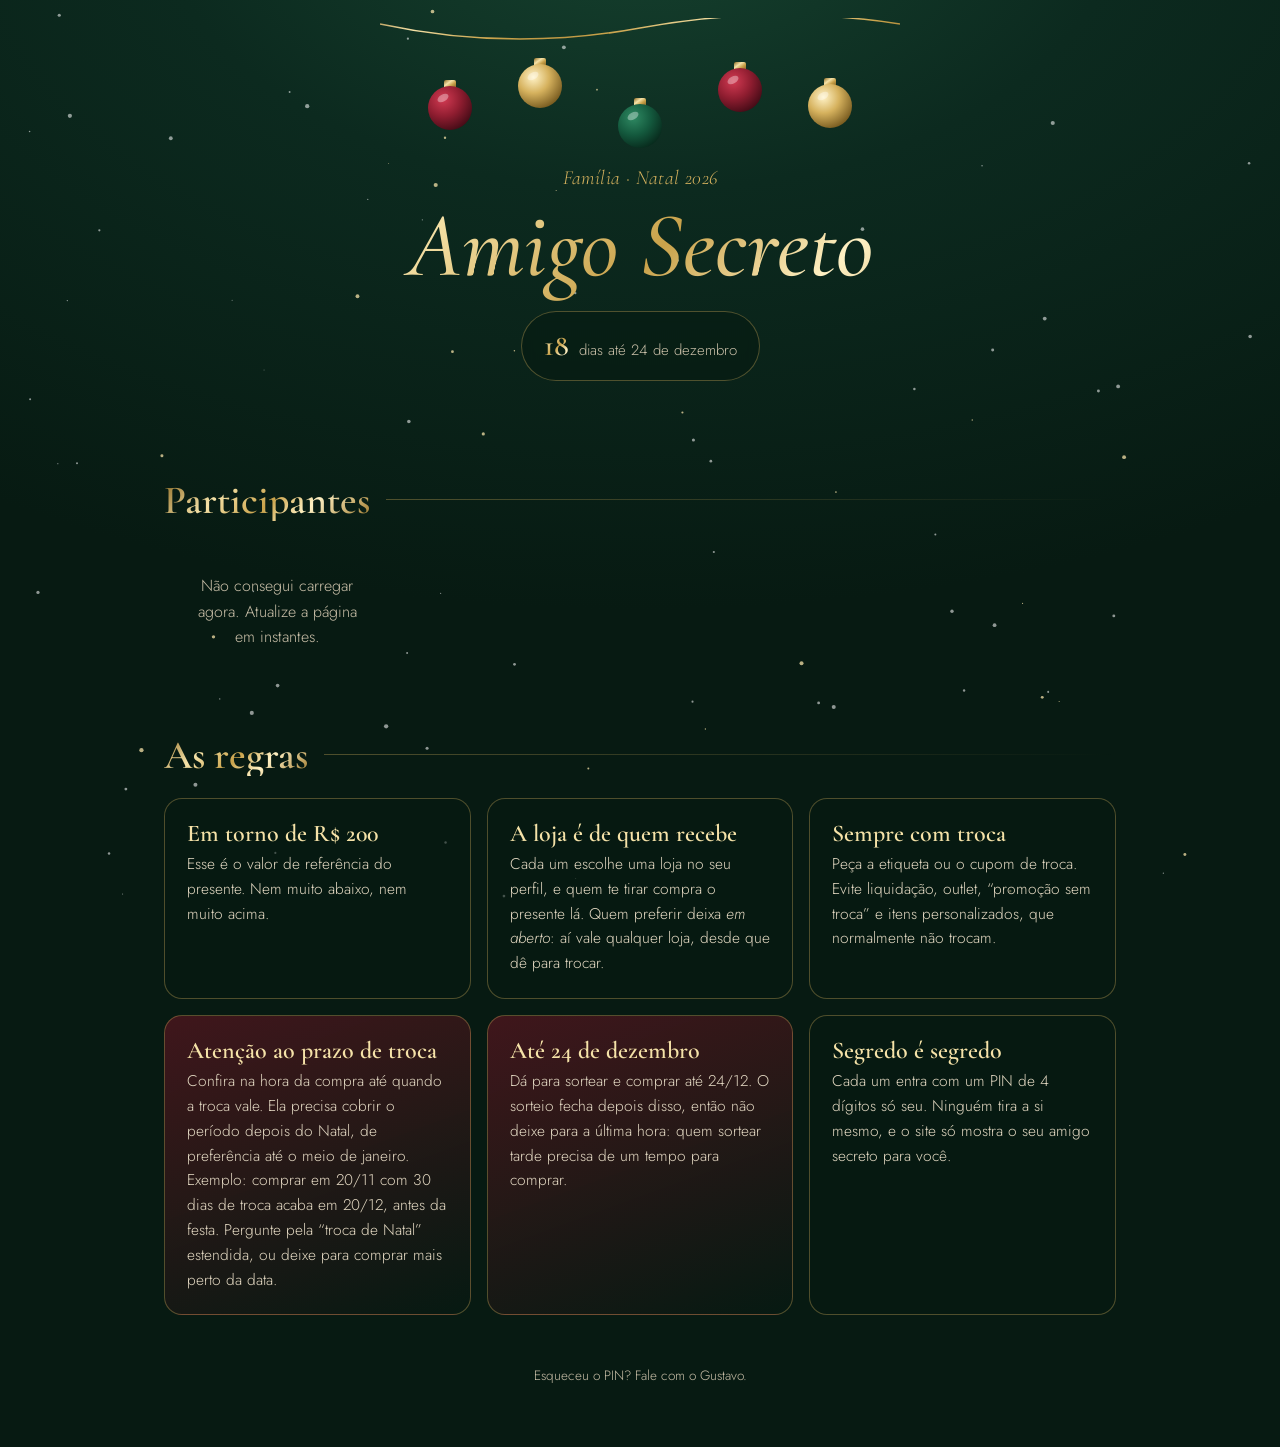
==== index.html @ c2802aab "Lista de lojas vira página separada; site completo mostra só a loja de quem você tirou Co-Authored-B" ====
<!DOCTYPE html>
<html lang="pt-BR">
<head>
<meta charset="utf-8">
<meta name="viewport" content="width=device-width, initial-scale=1, viewport-fit=cover">
<meta name="theme-color" content="#071a12">
<title>Amigo Secreto · Natal 2026</title>
<link rel="icon" href="data:image/svg+xml,%3Csvg xmlns='http://www.w3.org/2000/svg' viewBox='0 0 64 64'%3E%3Ccircle cx='32' cy='36' r='22' fill='%23c9a24a'/%3E%3Crect x='26' y='8' width='12' height='8' rx='2' fill='%23f3dfa2'/%3E%3C/svg%3E">
<link rel="preconnect" href="https://fonts.googleapis.com">
<link rel="preconnect" href="https://fonts.gstatic.com" crossorigin>
<link href="https://fonts.googleapis.com/css2?family=Cormorant+Garamond:ital,wght@0,500;0,600;1,500;1,600&family=Jost:wght@300;400;500&display=swap" rel="stylesheet">
<style>
:root{
  --bg:#071a12;--bg2:#0c2a1f;--wine:#6e1423;--wine2:#8f1d30;
  --gold:#d6b25e;--gold-hi:#f5e2a8;--gold-lo:#8d6a22;
  --ivory:#f7efe0;--muted:#c9bfa8;--line:rgba(214,178,94,.35);
  --foil:linear-gradient(135deg,#8d6a22 0%,#f5e2a8 28%,#c9a24a 52%,#fff1c4 70%,#9c7628 100%);
  --serif:"Cormorant Garamond",Georgia,serif;--sans:"Jost",system-ui,sans-serif;
}
*{box-sizing:border-box;min-width:0}
html,body{margin:0}
html{background:var(--bg)}
body::before{content:"";position:fixed;inset:0;z-index:-1;background:radial-gradient(1200px 700px at 50% -10%,#16422f 0%,var(--bg2) 40%,var(--bg) 100%)}
body{color:var(--ivory);font:300 16px/1.6 var(--sans);overflow-x:clip;min-height:100vh;
  padding-bottom:env(safe-area-inset-bottom)}
#neve{position:fixed;inset:0;pointer-events:none;z-index:0}
main{position:relative;z-index:1;max-width:1080px;margin:0 auto;padding:0 max(5vw,18px) 60px}
.foil{background:var(--foil);-webkit-background-clip:text;background-clip:text;color:transparent}
h1,h2,h3{font-family:var(--serif);font-weight:600;margin:0;line-height:1.05}

/* hero */
header{text-align:center;padding:calc(env(safe-area-inset-top) + 18px) 0 8px}
.enfeites{display:block;margin:0 auto;width:min(520px,100%);height:auto}
.enfeites .bola{transform-origin:top center;animation:balanca 6s ease-in-out infinite}
.enfeites .bola:nth-child(2n){animation-delay:-2s}.enfeites .bola:nth-child(3n){animation-delay:-4s}
@keyframes balanca{0%,100%{transform:rotate(-2.5deg)}50%{transform:rotate(2.5deg)}}
.sobre{font-family:var(--serif);font-style:italic;font-size:20px;color:var(--gold);letter-spacing:.02em;margin-top:-6px}
h1{font-size:clamp(46px,10vw,92px);font-style:italic;font-weight:500;padding:4px 0 6px}
.contagem{display:inline-flex;align-items:baseline;gap:10px;margin-top:10px;padding:10px 22px;border:1px solid var(--line);
  border-radius:999px;background:rgba(7,26,18,.55);backdrop-filter:blur(6px)}
.contagem b{font-family:var(--serif);font-size:30px;font-weight:600}
.contagem span{color:var(--muted);font-size:15px}
.progresso{margin:14px auto 0;color:var(--muted);font-size:14px}

/* minha área */
.minha{margin:34px 0 0;border-radius:22px;padding:2px;background:var(--foil)}
.minha-in{border-radius:20px;background:linear-gradient(160deg,#5c1020,#3a0913 70%);padding:22px;display:grid;
  grid-template-columns:auto minmax(0,1fr) auto;gap:18px;align-items:center}
.minha h2{font-size:30px}
.minha p{margin:2px 0 0;color:#ead9c0;font-size:15px}
.acoes{display:flex;gap:10px;flex-wrap:wrap;justify-content:flex-end}
.convite{margin:34px 0 0;text-align:center;color:var(--muted);font-family:var(--serif);font-size:22px;font-style:italic}

/* botões */
.btn{appearance:none;border:0;cursor:pointer;font:500 15px/1 var(--sans);letter-spacing:.03em;min-height:46px;padding:0 22px;
  border-radius:999px;color:#2a1d05;background:var(--foil);background-size:160% 160%;box-shadow:0 6px 20px rgba(0,0,0,.35),inset 0 1px 0 rgba(255,255,255,.5);
  transition:transform .15s,background-position .6s}
.btn:hover{background-position:100% 0;transform:translateY(-1px)}
.btn:focus-visible,.card:focus-visible,input:focus-visible,textarea:focus-visible,.ghost:focus-visible{outline:2px solid var(--gold-hi);outline-offset:3px}
.btn[disabled]{opacity:.55;cursor:wait}
.ghost{appearance:none;background:transparent;border:1px solid var(--line);color:var(--ivory);font:400 15px/1 var(--sans);
  min-height:46px;padding:0 20px;border-radius:999px;cursor:pointer}
.ghost:hover{border-color:var(--gold)}
.link{background:none;border:0;color:var(--gold);font:400 14px var(--sans);cursor:pointer;text-decoration:underline;padding:8px}

/* participantes */
.secao{margin-top:54px}
.secao-tit{display:flex;align-items:center;gap:16px;margin-bottom:22px}
.secao-tit h2{font-size:clamp(30px,5vw,40px);white-space:nowrap}
.secao-tit::after{content:"";flex:1;height:1px;background:linear-gradient(90deg,var(--line),transparent)}
.grade{display:grid;grid-template-columns:repeat(auto-fill,minmax(min(220px,100%),1fr));gap:16px}
.card{position:relative;text-align:center;padding:22px 16px 18px;border-radius:18px;cursor:pointer;color:inherit;font:inherit;
  background:linear-gradient(180deg,rgba(255,255,255,.06),rgba(255,255,255,.015));border:1px solid var(--line);transition:transform .2s,border-color .2s}
.card:hover{transform:translateY(-3px);border-color:var(--gold)}
.card.eu{border-color:var(--gold);box-shadow:0 0 0 1px var(--gold) inset,0 10px 30px rgba(0,0,0,.3)}
.av{width:92px;height:92px;margin:0 auto 12px;border-radius:50%;padding:3px;background:var(--foil)}
.av>div{width:100%;height:100%;border-radius:50%;background:#123a2a center/cover no-repeat;display:grid;place-items:center;
  font-family:var(--serif);font-size:38px;font-style:italic;color:var(--gold-hi);border:3px solid var(--bg)}
.card h3{font-size:26px}
.selos{display:flex;gap:6px;justify-content:center;flex-wrap:wrap;margin-top:12px}
.selo{font-size:12px;letter-spacing:.04em;padding:4px 10px;border-radius:999px;border:1px solid var(--line);color:var(--muted)}
.selo.on{border-color:transparent;background:rgba(214,178,94,.18);color:var(--gold-hi)}

/* regras */
.regras{display:grid;grid-template-columns:repeat(auto-fit,minmax(min(300px,100%),1fr));gap:16px}
.regra{padding:22px;border-radius:18px;background:rgba(7,26,18,.55);border:1px solid var(--line)}
.regra h3{font-size:24px;color:var(--gold-hi);margin-bottom:6px}
.regra p{margin:0;color:#e3d8c2;font-size:15.5px}
.regra.destaque{background:linear-gradient(160deg,rgba(110,20,35,.55),rgba(7,26,18,.6))}
footer{margin-top:50px;text-align:center;color:var(--muted);font-size:13.5px}

/* modal */
.veu{position:fixed;inset:0;z-index:20;display:none;place-items:center;padding:18px;background:rgba(3,12,8,.78);backdrop-filter:blur(5px)}
.veu.aberto{display:grid;animation:surge .25s ease-out}
@keyframes surge{from{opacity:0}to{opacity:1}}
.caixa{width:min(460px,100%);max-height:calc(100vh - 36px);overflow:auto;border-radius:22px;padding:2px;background:var(--foil)}
.caixa-in{border-radius:20px;background:linear-gradient(180deg,#0f3324,#08201a);padding:26px 22px 22px;position:relative}
.fechar{position:absolute;top:10px;right:10px;width:44px;height:44px;border-radius:50%;border:0;background:transparent;color:var(--muted);font-size:26px;cursor:pointer}
.caixa h2{font-size:32px;text-align:center;margin:4px 30px 6px}
.caixa .sub{text-align:center;color:var(--muted);margin:0 0 18px;font-size:15px}
label{display:block;font-size:14px;color:var(--muted);margin:14px 0 6px}
input[type=text],input[type=password],textarea,input[inputmode]{width:100%;font:400 16px var(--sans);color:var(--ivory);background:rgba(0,0,0,.25);
  border:1px solid var(--line);border-radius:12px;padding:12px 14px;min-height:46px}
textarea{resize:vertical;min-height:80px}
.pin{text-align:center;font-size:28px!important;letter-spacing:.5em;font-family:var(--serif)!important}
.erro{color:#ffb4a8;font-size:14px;min-height:20px;margin:8px 0 0;text-align:center}
.foto-ed{display:flex;align-items:center;gap:16px}
.foto-ed .av{margin:0;flex:none}
.troca{display:flex;gap:12px;align-items:flex-start;margin-top:14px;padding:12px 14px;border-radius:12px;border:1px solid var(--line);cursor:pointer}
.troca input{width:22px;height:22px;accent-color:var(--gold);flex:none;margin-top:2px}
.troca span{font-size:14.5px;color:#e3d8c2}
.rodape{display:flex;gap:10px;justify-content:center;margin-top:20px;flex-wrap:wrap}

/* sorteio */
.roleta{height:90px;margin:10px 0 4px;border-radius:16px;border:1px solid var(--line);display:grid;place-items:center;overflow:hidden;
  background:radial-gradient(circle at 50% 50%,rgba(214,178,94,.15),transparent 70%)}
.roleta b{font-family:var(--serif);font-size:46px;font-style:italic;font-weight:500}
.etiqueta{margin-top:6px;background:linear-gradient(170deg,#fbf5e8,#efe2c6);color:#2b1d10;border-radius:16px;padding:24px 20px;text-align:center;
  position:relative;box-shadow:0 18px 40px rgba(0,0,0,.4);animation:abre .7s cubic-bezier(.2,.9,.3,1.2)}
.etiqueta::before{content:"";position:absolute;top:12px;left:50%;width:16px;height:16px;margin-left:-8px;border-radius:50%;background:#08201a;box-shadow:0 0 0 3px var(--gold)}
@keyframes abre{from{transform:scale(.6) rotate(-6deg);opacity:0}to{transform:none;opacity:1}}
.etiqueta small{display:block;margin-top:18px;font-size:13px;letter-spacing:.12em;text-transform:uppercase;color:#8a6a2a}
.etiqueta h3{font-size:48px;font-style:italic;font-weight:600;color:var(--wine);margin:4px 0 10px}
.etiqueta .av{width:110px;height:110px}
.etiqueta .av>div{border-color:#f5ecd9}
.etiqueta .lj{font-family:var(--serif);font-size:26px;font-weight:600;color:#123a2a}
.etiqueta .lj-sub{font-size:14px;color:#5a4a33;margin-top:2px}
.etiqueta .dica{margin:14px 0 0;padding-top:12px;border-top:1px dashed #c8b48a;font-size:14.5px;color:#4a3b25}
.etiqueta .lembra{margin-top:14px;font-size:13px;color:#6b5636}
#brilho{position:fixed;inset:0;pointer-events:none;z-index:30}
.toast{position:fixed;left:50%;bottom:calc(20px + env(safe-area-inset-bottom));transform:translateX(-50%);z-index:40;padding:12px 20px;border-radius:999px;
  background:#0f3324;border:1px solid var(--gold);color:var(--ivory);font-size:14.5px;opacity:0;transition:opacity .3s;pointer-events:none}
.toast.on{opacity:1}
.carregando{text-align:center;color:var(--muted);padding:30px}

@media(max-width:640px){
  .minha-in{grid-template-columns:auto minmax(0,1fr)}
  .acoes{grid-column:1/-1;justify-content:stretch}.acoes>*{flex:1;white-space:nowrap;padding:0 14px;font-size:14px}
  .grade{grid-template-columns:repeat(2,minmax(0,1fr));gap:12px}
  .card{padding:18px 10px 14px}.av{width:76px;height:76px}.av>div{font-size:30px}.card h3{font-size:22px}
  .selo{font-size:11px;padding:3px 8px}
}
@media(prefers-reduced-motion:reduce){*{animation:none!important;transition:none!important}}
</style>
</head>
<body>
<canvas id="neve"></canvas>
<canvas id="brilho"></canvas>
<main>
  <header>
    <svg class="enfeites" viewBox="0 0 520 150" aria-hidden="true">
      <defs>
        <linearGradient id="ou" x1="0" y1="0" x2="1" y2="1"><stop offset="0" stop-color="#8d6a22"/><stop offset=".35" stop-color="#f5e2a8"/><stop offset=".6" stop-color="#c9a24a"/><stop offset="1" stop-color="#7a5a1c"/></linearGradient>
        <radialGradient id="vi" cx=".35" cy=".3" r=".8"><stop offset="0" stop-color="#d23a52"/><stop offset=".5" stop-color="#8f1d30"/><stop offset="1" stop-color="#3a0913"/></radialGradient>
        <radialGradient id="ve" cx=".35" cy=".3" r=".8"><stop offset="0" stop-color="#2f8a63"/><stop offset=".5" stop-color="#145a3e"/><stop offset="1" stop-color="#062418"/></radialGradient>
        <radialGradient id="ov" cx=".35" cy=".3" r=".8"><stop offset="0" stop-color="#fff3c8"/><stop offset=".45" stop-color="#d6b25e"/><stop offset="1" stop-color="#6b4f17"/></radialGradient>
        <g id="b"><rect x="-6" y="-6" width="12" height="9" rx="2" fill="url(#ou)"/><circle r="22" cy="22"/><ellipse cx="-7" cy="12" rx="6" ry="3.5" fill="#fff" opacity=".35" transform="rotate(-30 -7 12)"/></g>
      </defs>
      <path d="M0 6 Q130 34 260 10 T520 6" fill="none" stroke="url(#ou)" stroke-width="1.5"/>
      <g class="bola" style="transform-box:fill-box"><line x1="70" y1="20" x2="70" y2="62" stroke="url(#ou)"/><use href="#b" x="70" y="68" fill="url(#vi)"/></g>
      <g class="bola" style="transform-box:fill-box"><line x1="160" y1="26" x2="160" y2="40" stroke="url(#ou)"/><use href="#b" x="160" y="46" fill="url(#ov)"/></g>
      <g class="bola" style="transform-box:fill-box"><line x1="260" y1="10" x2="260" y2="80" stroke="url(#ou)"/><use href="#b" x="260" y="86" fill="url(#ve)"/></g>
      <g class="bola" style="transform-box:fill-box"><line x1="360" y1="22" x2="360" y2="44" stroke="url(#ou)"/><use href="#b" x="360" y="50" fill="url(#vi)"/></g>
      <g class="bola" style="transform-box:fill-box"><line x1="450" y1="12" x2="450" y2="60" stroke="url(#ou)"/><use href="#b" x="450" y="66" fill="url(#ov)"/></g>
    </svg>
    <div class="sobre">Família · Natal 2026</div>
    <h1 class="foil">Amigo Secreto</h1>
    <div class="contagem" id="contagem"><b class="foil">–</b><span>dias até 24 de dezembro</span></div>
    <div class="progresso" id="progresso">&nbsp;</div>
  </header>

  <section id="minha"></section>

  <section class="secao">
    <div class="secao-tit"><h2 class="foil">Participantes</h2></div>
    <div class="grade" id="grade"><div class="carregando">Abrindo os presentes…</div></div>
  </section>

  <section class="secao">
    <div class="secao-tit"><h2 class="foil">As regras</h2></div>
    <div class="regras">
      <div class="regra"><h3>Em torno de R$ 200</h3><p>Esse é o valor de referência do presente. Nem muito abaixo, nem muito acima.</p></div>
      <div class="regra"><h3>A loja é de quem recebe</h3><p>Cada um escolhe uma loja no seu perfil, e quem te tirar compra o presente lá. Quem preferir deixa <em>em aberto</em>: aí vale qualquer loja, desde que dê para trocar.</p></div>
      <div class="regra"><h3>Sempre com troca</h3><p>Peça a etiqueta ou o cupom de troca. Evite liquidação, outlet, “promoção sem troca” e itens personalizados, que normalmente não trocam.</p></div>
      <div class="regra destaque"><h3>Atenção ao prazo de troca</h3><p>Confira na hora da compra até quando a troca vale. Ela precisa cobrir o período depois do Natal, de preferência até o meio de janeiro. Exemplo: comprar em 20/11 com 30 dias de troca acaba em 20/12, antes da festa. Pergunte pela “troca de Natal” estendida, ou deixe para comprar mais perto da data.</p></div>
      <div class="regra destaque"><h3>Até 24 de dezembro</h3><p>Dá para sortear e comprar até 24/12. O sorteio fecha depois disso, então não deixe para a última hora: quem sortear tarde precisa de um tempo para comprar.</p></div>
      <div class="regra"><h3>Segredo é segredo</h3><p>Cada um entra com um PIN de 4 dígitos só seu. Ninguém tira a si mesmo, e o site só mostra o seu amigo secreto para você.</p></div>
    </div>
  </section>

  <footer>Esqueceu o PIN? Fale com o Gustavo.</footer>
</main>

<div class="veu" id="veu" role="dialog" aria-modal="true"><div class="caixa"><div class="caixa-in" id="modal"></div></div></div>
<div class="toast" id="toast"></div>

<script>
if (location.hash === "#lojas") location.replace("lojas/");
{
const URL_SB = "https://adamlaxpbvckihfscljf.supabase.co";
const KEY = "sb_publishable_EiP8xyw4yO0I_c0-CVUupw_tNY9F3Fz";
const PRAZO = new Date("2026-12-24T23:59:59-03:00");
const LOJAS = ["Granado","Natura","O Boticário","Sephora","Renner","Zara","C&A","Riachuelo","Livraria da Travessa","Livraria Cultura","Tok&Stok","Camicado","L'Occitane","Havaianas","Vivara","Pandora","Centauro","Decathlon","Amazon","Mercado Livre"];

const $ = s => document.querySelector(s);
const esc = s => String(s ?? "").replace(/[&<>"']/g, c => ({"&":"&amp;","<":"&lt;",">":"&gt;",'"':"&quot;","'":"&#39;"}[c]));
let pessoas = [];
let eu = null;
try { eu = JSON.parse(localStorage.getItem("amigo_eu") || "null"); } catch (e) {}
const guardarEu = v => { eu = v; try { v ? localStorage.setItem("amigo_eu", JSON.stringify(v)) : localStorage.removeItem("amigo_eu"); } catch (e) {} };

async function rpc(fn, args = {}) {
  const r = await fetch(`${URL_SB}/rest/v1/rpc/${fn}`, {
    method: "POST", headers: { apikey: KEY, "Content-Type": "application/json" }, body: JSON.stringify(args)
  });
  if (!r.ok) throw new Error(await r.text());
  return r.json();
}

function toast(t) { const el = $("#toast"); el.textContent = t; el.classList.add("on"); clearTimeout(toast.t); toast.t = setTimeout(() => el.classList.remove("on"), 2600); }

function avatar(p, cls = "") {
  const bg = p && p.foto ? `style="background-image:url('${p.foto}')"` : "";
  const ini = p && !p.foto ? esc(p.nome[0]) : "";
  return `<div class="av ${cls}"><div ${bg}>${ini}</div></div>`;
}

function contagem() {
  const hoje = new Date(new Date().toLocaleString("en-US", { timeZone: "America/Sao_Paulo" }));
  hoje.setHours(0,0,0,0);
  const alvo = new Date(2026, 11, 24);
  const d = Math.round((alvo - hoje) / 864e5);
  const el = $("#contagem");
  if (d > 1) el.innerHTML = `<b class="foil">${d}</b><span>dias até 24 de dezembro</span>`;
  else if (d === 1) el.innerHTML = `<b class="foil">1</b><span>dia até 24 de dezembro</span>`;
  else if (d === 0) el.innerHTML = `<b class="foil">Hoje</b><span>é o último dia para sortear</span>`;
  else el.innerHTML = `<b class="foil">Feliz Natal</b><span>o sorteio está encerrado</span>`;
}
const encerrado = () => new Date() > PRAZO;

async function carregar() {
  try { pessoas = await rpc("amigo_lista"); }
  catch (e) { $("#grade").innerHTML = `<div class="carregando">Não consegui carregar agora. Atualize a página em instantes.</div>`; return; }
  if (eu && !pessoas.some(p => p.id === eu.id && p.reivindicado)) guardarEu(null);
  render();
}

function render() {
  const n = pessoas.filter(p => p.sorteou).length;
  $("#progresso").textContent = `${n} de ${pessoas.length} já sortearam`;
  $("#grade").innerHTML = pessoas.map(p => `
    <button class="card ${eu && eu.id === p.id ? "eu" : ""}" data-id="${p.id}" aria-label="${esc(p.nome)}">
      ${avatar(p)}
      <h3>${esc(p.nome)}</h3>
      <div class="selos">
        <span class="selo ${p.perfil_pronto ? "on" : ""}">${p.perfil_pronto ? "Perfil pronto" : p.reivindicado ? "Montando perfil" : "Ainda não entrou"}</span>
        ${p.sorteou ? `<span class="selo on">Já sorteou</span>` : ""}
      </div>
    </button>`).join("");
  renderMinha();
}

function renderMinha() {
  const box = $("#minha");
  if (!eu) { box.innerHTML = `<p class="convite">Toque no seu nome para entrar.</p>`; return; }
  const p = pessoas.find(x => x.id === eu.id);
  const precisaLoja = !p.perfil_pronto;
  box.innerHTML = `
    <div class="minha"><div class="minha-in">
      ${avatar(p)}
      <div>
        <h2>Olá, ${esc(p.nome)}</h2>
        <p>${precisaLoja ? "Escolha sua loja (ou deixe em aberto) para quem te tirar saber onde comprar." : p.loja_aberta ? "Sua loja está em aberto: vale qualquer loja com troca." : "Sua loja: " + esc(p.loja)}</p>
      </div>
      <div class="acoes">
        <button class="ghost" id="bPerfil">${precisaLoja ? "Montar perfil" : "Editar perfil"}</button>
        <button class="btn" id="bSorteio">${p.sorteou ? "Ver meu amigo secreto" : "Sortear"}</button>
      </div>
    </div></div>
    <div style="text-align:center"><button class="link" id="bSair">Não é você? Trocar de pessoa</button></div>`;
  $("#bPerfil").onclick = abrirPerfil;
  $("#bSorteio").onclick = () => p.sorteou ? verAmigo() : abrirSorteio();
  $("#bSair").onclick = () => { guardarEu(null); render(); };
}

/* modal */
const veu = $("#veu"), modal = $("#modal");
function abrir(html) { modal.innerHTML = `<button class="fechar" aria-label="Fechar">×</button>` + html; veu.classList.add("aberto"); modal.querySelector(".fechar").onclick = fechar; }
function fechar() { veu.classList.remove("aberto"); modal.innerHTML = ""; }
veu.addEventListener("click", e => { if (e.target === veu) fechar(); });
document.addEventListener("keydown", e => { if (e.key === "Escape") fechar(); });

$("#grade").addEventListener("click", e => {
  const c = e.target.closest(".card"); if (!c) return;
  const p = pessoas.find(x => x.id === +c.dataset.id);
  if (eu && eu.id === p.id) { abrirPerfil(); return; }
  abrirEntrada(p);
});

function abrirEntrada(p) {
  const novo = !p.reivindicado;
  abrir(`
    ${avatar(p)}
    <h2 class="foil">${novo ? "Você é " + esc(p.nome) + "?" : "Oi, " + esc(p.nome)}</h2>
    <p class="sub">${novo ? "Crie um PIN de 4 dígitos. Ele protege o seu sorteio, então guarde bem." : "Digite seu PIN para entrar neste aparelho."}</p>
    <form id="fPin">
      <input class="pin" id="pin1" inputmode="numeric" pattern="[0-9]*" maxlength="4" autocomplete="off" placeholder="••••" aria-label="PIN">
      ${novo ? `<label for="pin2">Repita o PIN</label><input class="pin" id="pin2" inputmode="numeric" pattern="[0-9]*" maxlength="4" autocomplete="off" placeholder="••••">` : ""}
      <p class="erro" id="erro"></p>
      <div class="rodape"><button class="btn" id="bOk">${novo ? "Sou eu, entrar" : "Entrar"}</button></div>
    </form>`);
  setTimeout(() => $("#pin1").focus(), 50);
  $("#fPin").onsubmit = async ev => {
    ev.preventDefault();
    const pin = $("#pin1").value.trim(), err = $("#erro"), b = $("#bOk");
    if (!/^\d{4}$/.test(pin)) { err.textContent = "O PIN tem 4 números."; return; }
    if (novo && pin !== $("#pin2").value.trim()) { err.textContent = "Os dois PINs não batem."; return; }
    b.disabled = true; err.textContent = "";
    try {
      let ok;
      if (novo) {
        const r = await rpc("amigo_reivindicar", { p_id: p.id, p_pin: pin });
        if (r === "ja_reivindicado") { err.textContent = "Alguém já entrou como " + p.nome + ". Se não foi você, fale com o Gustavo."; b.disabled = false; return; }
        ok = r === "ok";
      } else ok = await rpc("amigo_entrar", { p_id: p.id, p_pin: pin });
      if (!ok) { err.textContent = "PIN incorreto."; b.disabled = false; return; }
      guardarEu({ id: p.id, pin });
      fechar(); await carregar();
      const atual = pessoas.find(x => x.id === p.id);
      if (!atual.perfil_pronto) abrirPerfil(); else toast("Bem-vindo(a) de volta, " + p.nome);
    } catch (e2) { err.textContent = "Falhou a conexão. Tente de novo."; b.disabled = false; }
  };
}

function abrirPerfil() {
  const p = pessoas.find(x => x.id === eu.id);
  let novaFoto = null;
  abrir(`
    <h2 class="foil">Seu perfil</h2>
    <p class="sub">É isso que aparece para quem te tirar.</p>
    <form id="fPerfil">
      <div class="foto-ed">
        <div id="prev">${avatar(p)}</div>
        <div><label class="ghost" style="display:inline-flex;align-items:center;margin:0;color:var(--ivory)" for="arq">Escolher foto</label>
        <input type="file" id="arq" accept="image/*" hidden></div>
      </div>
      <label for="loja">Sua loja</label>
      <input type="text" id="loja" list="sugestoes" maxlength="80" placeholder="Ex.: Granado" value="${esc(p.loja || "")}" ${p.loja_aberta ? "disabled" : ""}>
      <datalist id="sugestoes">${LOJAS.map(l => `<option value="${esc(l)}">`).join("")}</datalist>
      <label class="troca"><input type="checkbox" id="aberta" ${p.loja_aberta ? "checked" : ""}>
        <span>Deixar em aberto: quem me tirar pode comprar em qualquer loja, desde que dê para trocar.</span></label>
      <p class="erro" id="erro"></p>
      <div class="rodape"><button class="btn" id="bSalvar">Salvar perfil</button></div>
    </form>`);
  const loja = $("#loja"), aberta = $("#aberta");
  aberta.onchange = () => { loja.disabled = aberta.checked; if (!aberta.checked) loja.focus(); };
  $("#arq").onchange = async e => {
    const f = e.target.files[0]; if (!f) return;
    try { novaFoto = await reduzir(f); $("#prev").innerHTML = avatar({ ...p, foto: novaFoto }); }
    catch (er) { $("#erro").textContent = "Não consegui ler essa imagem. Tente outra."; }
  };
  $("#fPerfil").onsubmit = async ev => {
    ev.preventDefault();
    const err = $("#erro"), b = $("#bSalvar");
    if (!aberta.checked && !loja.value.trim()) { err.textContent = "Escreva uma loja ou marque “deixar em aberto”."; return; }
    b.disabled = true; err.textContent = "";
    try {
      const ok = await rpc("amigo_salvar_perfil", { p_id: eu.id, p_pin: eu.pin, p_foto: novaFoto, p_loja: loja.value, p_loja_aberta: aberta.checked });
      if (!ok) { guardarEu(null); fechar(); await carregar(); toast("Sessão expirada. Entre de novo."); return; }
      fechar(); await carregar(); toast("Perfil salvo");
    } catch (e2) { err.textContent = "Falhou ao salvar. Tente de novo."; b.disabled = false; }
  };
}

function reduzir(file) {
  return new Promise((res, rej) => {
    const img = new Image(), url = URL.createObjectURL(file);
    img.onload = () => {
      const s = 360, c = document.createElement("canvas"); c.width = c.height = s;
      const m = Math.min(img.width, img.height);
      c.getContext("2d").drawImage(img, (img.width - m) / 2, (img.height - m) / 2, m, m, 0, 0, s, s);
      URL.revokeObjectURL(url); res(c.toDataURL("image/jpeg", 0.82));
    };
    img.onerror = rej; img.src = url;
  });
}

function abrirSorteio() {
  if (encerrado()) { abrir(`<h2 class="foil">Sorteio encerrado</h2><p class="sub">O prazo era 24 de dezembro.</p>`); return; }
  abrir(`
    <h2 class="foil">Hora do sorteio</h2>
    <p class="sub">Confira se ninguém está olhando a sua tela.</p>
    <div class="roleta"><b class="foil" id="nomeRoda">?</b></div>
    <p class="erro" id="erro"></p>
    <div class="rodape"><button class="btn" id="bGirar">Sortear meu amigo secreto</button></div>`);
  $("#bGirar").onclick = async () => {
    const b = $("#bGirar"); b.disabled = true;
    const outros = pessoas.filter(x => x.id !== eu.id).map(x => x.nome);
    let i = 0, atraso = 55, parar = false, res = null;
    const roda = $("#nomeRoda");
    const passo = () => {
      roda.textContent = outros[i++ % outros.length];
      if (parar && atraso > 260) { mostrar(res); return; }
      if (parar) atraso *= 1.18;
      setTimeout(passo, atraso);
    };
    passo();
    try {
      const [r] = await rpc("amigo_meu_amigo", { p_id: eu.id, p_pin: eu.pin, p_sortear: true });
      if (r.status === "encerrado") { abrir(`<h2 class="foil">Sorteio encerrado</h2><p class="sub">O prazo era 24 de dezembro.</p>`); return; }
      if (r.status === "pin") { guardarEu(null); fechar(); await carregar(); toast("Entre de novo com seu PIN."); return; }
      res = r; setTimeout(() => parar = true, 1400);
    } catch (e) { parar = true; res = null; $("#erro").textContent = "Falhou a conexão. Tente de novo."; b.disabled = false; }
  };
  function mostrar(r) { if (!r) return; etiqueta(r, true); carregar(); }
}

async function verAmigo() {
  abrir(`<div class="carregando">Abrindo o envelope…</div>`);
  try {
    const [r] = await rpc("amigo_meu_amigo", { p_id: eu.id, p_pin: eu.pin, p_sortear: false });
    if (r.status === "ok") etiqueta(r, false);
    else if (r.status === "pin") { guardarEu(null); fechar(); carregar(); toast("Entre de novo com seu PIN."); }
    else abrirSorteio();
  } catch (e) { modal.querySelector(".carregando").textContent = "Falhou a conexão. Tente de novo."; }
}

function etiqueta(r, festa) {
  const loja = r.loja_aberta
    ? `<div class="lj">Loja em aberto</div><div class="lj-sub">Qualquer loja, desde que dê para trocar</div>`
    : r.loja ? `<div class="lj">${esc(r.loja)}</div><div class="lj-sub">Compre nesta loja</div>`
    : `<div class="lj">Loja ainda não escolhida</div><div class="lj-sub">Volte aqui depois para ver a loja</div>`;
  abrir(`
    <div class="etiqueta">
      <small>Você tirou</small>
      <h3>${esc(r.nome)}</h3>
      ${avatar(r)}
      ${loja}
      <p class="lembra">Em torno de R$ 200 · peça troca · confira se o prazo de troca vai até depois do Natal</p>
    </div>
    <div class="rodape"><button class="btn" id="bFim">Guardar segredo</button></div>`);
  $("#bFim").onclick = fechar;
  if (festa) confete();
}

/* confete dourado */
function confete() {
  if (matchMedia("(prefers-reduced-motion: reduce)").matches) return;
  const c = $("#brilho"), x = c.getContext("2d"); c.width = innerWidth; c.height = innerHeight;
  const cores = ["#f5e2a8", "#d6b25e", "#fff1c4", "#8f1d30", "#2f8a63"];
  const ps = Array.from({ length: 140 }, () => ({ x: c.width / 2, y: c.height / 2.4, vx: (Math.random() - .5) * 14, vy: Math.random() * -13 - 3, s: Math.random() * 6 + 3, r: Math.random() * 6, c: cores[Math.random() * cores.length | 0] }));
  let t = 0;
  (function f() {
    x.clearRect(0, 0, c.width, c.height);
    ps.forEach(p => { p.vy += .32; p.vx *= .99; p.x += p.vx; p.y += p.vy; p.r += .15; x.save(); x.translate(p.x, p.y); x.rotate(p.r); x.fillStyle = p.c; x.fillRect(-p.s / 2, -p.s / 4, p.s, p.s / 2); x.restore(); });
    if (++t < 160) requestAnimationFrame(f); else x.clearRect(0, 0, c.width, c.height);
  })();
}

/* neve */
(function neve() {
  const c = $("#neve"), x = c.getContext("2d");
  if (matchMedia("(prefers-reduced-motion: reduce)").matches) return;
  let fl = [];
  const tam = () => { c.width = innerWidth; c.height = innerHeight; fl = Array.from({ length: Math.min(90, innerWidth / 12 | 0) }, () => ({ x: Math.random() * c.width, y: Math.random() * c.height, r: Math.random() * 1.8 + .4, v: Math.random() * .5 + .2, d: Math.random() * 6, g: Math.random() < .25 })); };
  tam(); addEventListener("resize", tam);
  (function f() {
    x.clearRect(0, 0, c.width, c.height);
    fl.forEach(p => { p.y += p.v; p.d += .01; p.x += Math.sin(p.d) * .3; if (p.y > c.height) { p.y = -4; p.x = Math.random() * c.width; }
      x.beginPath(); x.arc(p.x, p.y, p.r, 0, 7); x.fillStyle = p.g ? "rgba(245,226,168,.75)" : "rgba(255,255,255,.55)"; x.fill(); });
    requestAnimationFrame(f);
  })();
})();

contagem();
carregar();
}
</script>
</body>
</html>
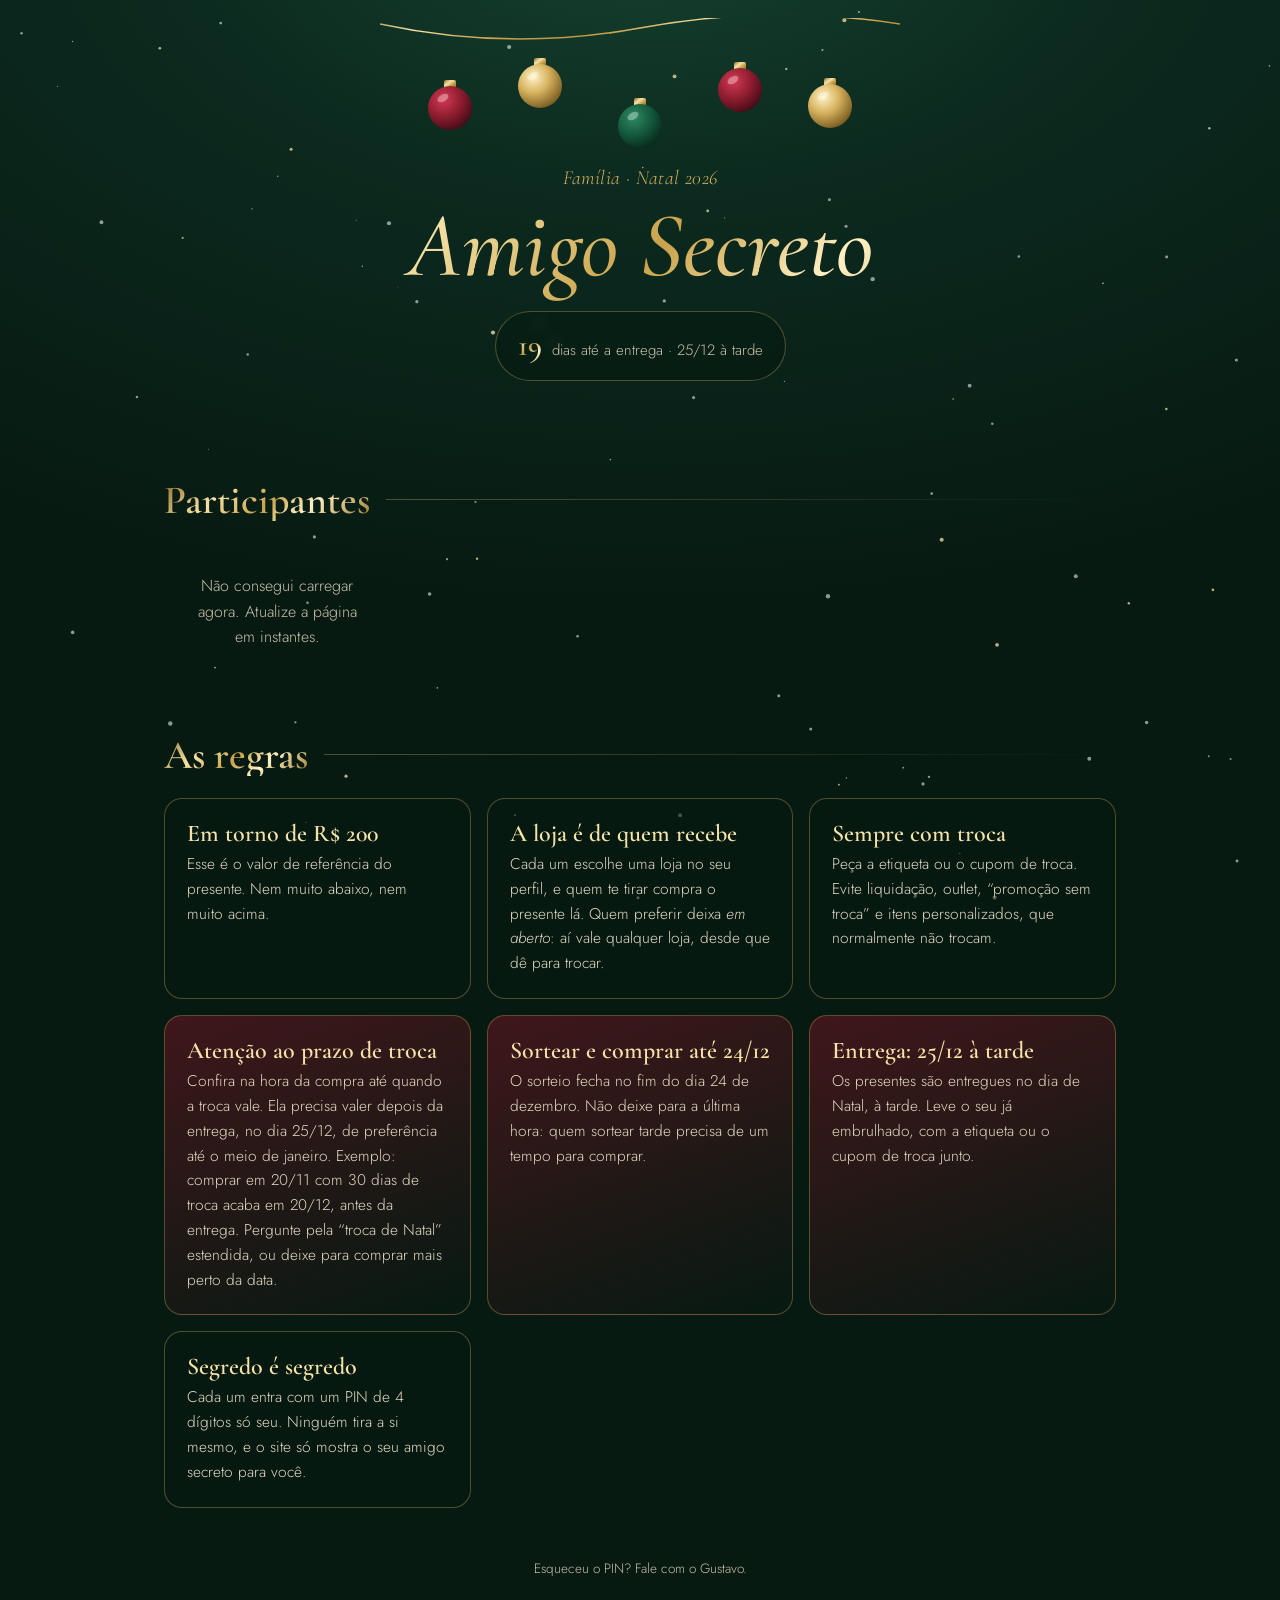
==== commit e71543fa: "Entrega 25/12 à tarde Co-Authored-By: Claude Opus 5.5 <noreply@anthropic.com> Claude-Session: https:" ====
--- a/index.html
+++ b/index.html
@@ -165,7 +165,7 @@
     </svg>
     <div class="sobre">Família · Natal 2026</div>
     <h1 class="foil">Amigo Secreto</h1>
-    <div class="contagem" id="contagem"><b class="foil">–</b><span>dias até 24 de dezembro</span></div>
+    <div class="contagem" id="contagem"><b class="foil">–</b><span>dias até a entrega · 25/12 à tarde</span></div>
     <div class="progresso" id="progresso">&nbsp;</div>
   </header>
 
@@ -182,8 +182,9 @@
       <div class="regra"><h3>Em torno de R$ 200</h3><p>Esse é o valor de referência do presente. Nem muito abaixo, nem muito acima.</p></div>
       <div class="regra"><h3>A loja é de quem recebe</h3><p>Cada um escolhe uma loja no seu perfil, e quem te tirar compra o presente lá. Quem preferir deixa <em>em aberto</em>: aí vale qualquer loja, desde que dê para trocar.</p></div>
       <div class="regra"><h3>Sempre com troca</h3><p>Peça a etiqueta ou o cupom de troca. Evite liquidação, outlet, “promoção sem troca” e itens personalizados, que normalmente não trocam.</p></div>
-      <div class="regra destaque"><h3>Atenção ao prazo de troca</h3><p>Confira na hora da compra até quando a troca vale. Ela precisa cobrir o período depois do Natal, de preferência até o meio de janeiro. Exemplo: comprar em 20/11 com 30 dias de troca acaba em 20/12, antes da festa. Pergunte pela “troca de Natal” estendida, ou deixe para comprar mais perto da data.</p></div>
-      <div class="regra destaque"><h3>Até 24 de dezembro</h3><p>Dá para sortear e comprar até 24/12. O sorteio fecha depois disso, então não deixe para a última hora: quem sortear tarde precisa de um tempo para comprar.</p></div>
+      <div class="regra destaque"><h3>Atenção ao prazo de troca</h3><p>Confira na hora da compra até quando a troca vale. Ela precisa valer depois da entrega, no dia 25/12, de preferência até o meio de janeiro. Exemplo: comprar em 20/11 com 30 dias de troca acaba em 20/12, antes da entrega. Pergunte pela “troca de Natal” estendida, ou deixe para comprar mais perto da data.</p></div>
+      <div class="regra destaque"><h3>Sortear e comprar até 24/12</h3><p>O sorteio fecha no fim do dia 24 de dezembro. Não deixe para a última hora: quem sortear tarde precisa de um tempo para comprar.</p></div>
+      <div class="regra destaque"><h3>Entrega: 25/12 à tarde</h3><p>Os presentes são entregues no dia de Natal, à tarde. Leve o seu já embrulhado, com a etiqueta ou o cupom de troca junto.</p></div>
       <div class="regra"><h3>Segredo é segredo</h3><p>Cada um entra com um PIN de 4 dígitos só seu. Ninguém tira a si mesmo, e o site só mostra o seu amigo secreto para você.</p></div>
     </div>
   </section>
@@ -228,13 +229,13 @@
 function contagem() {
   const hoje = new Date(new Date().toLocaleString("en-US", { timeZone: "America/Sao_Paulo" }));
   hoje.setHours(0,0,0,0);
-  const alvo = new Date(2026, 11, 24);
+  const alvo = new Date(2026, 11, 25);
   const d = Math.round((alvo - hoje) / 864e5);
   const el = $("#contagem");
-  if (d > 1) el.innerHTML = `<b class="foil">${d}</b><span>dias até 24 de dezembro</span>`;
-  else if (d === 1) el.innerHTML = `<b class="foil">1</b><span>dia até 24 de dezembro</span>`;
-  else if (d === 0) el.innerHTML = `<b class="foil">Hoje</b><span>é o último dia para sortear</span>`;
-  else el.innerHTML = `<b class="foil">Feliz Natal</b><span>o sorteio está encerrado</span>`;
+  if (d > 1) el.innerHTML = `<b class="foil">${d}</b><span>dias até a entrega · 25/12 à tarde</span>`;
+  else if (d === 1) el.innerHTML = `<b class="foil">Amanhã</b><span>é a entrega · hoje é o último dia para sortear</span>`;
+  else if (d === 0) el.innerHTML = `<b class="foil">Hoje</b><span>à tarde é a entrega dos presentes</span>`;
+  else el.innerHTML = `<b class="foil">Feliz Natal</b><span>o amigo secreto já aconteceu</span>`;
 }
 const encerrado = () => new Date() > PRAZO;
 
@@ -436,7 +437,7 @@
       <h3>${esc(r.nome)}</h3>
       ${avatar(r)}
       ${loja}
-      <p class="lembra">Em torno de R$ 200 · peça troca · confira se o prazo de troca vai até depois do Natal</p>
+      <p class="lembra">Em torno de R$ 200 · peça troca · a troca precisa valer depois de 25/12<br>Entrega: 25 de dezembro, à tarde</p>
     </div>
     <div class="rodape"><button class="btn" id="bFim">Guardar segredo</button></div>`);
   $("#bFim").onclick = fechar;
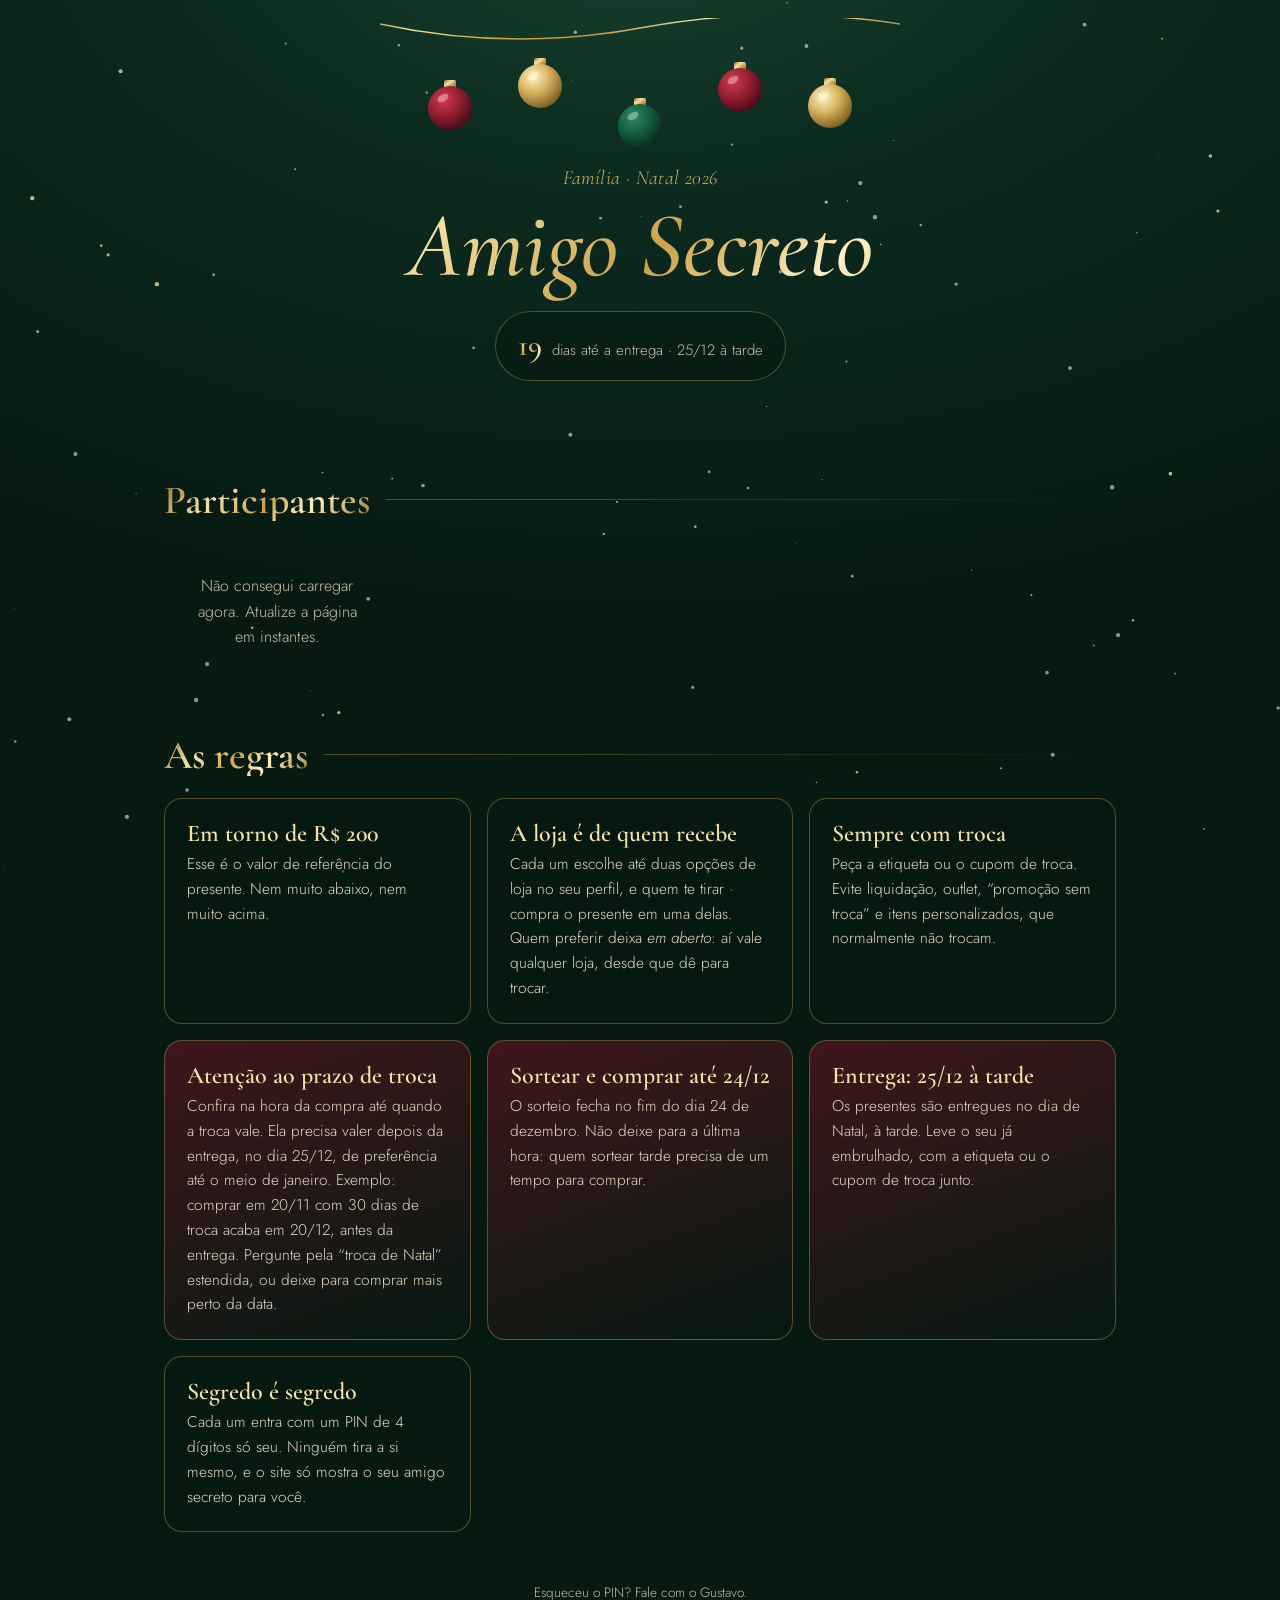
==== commit cfe16402: "Até duas opções de loja por pessoa Co-Authored-By: Claude Opus 5.5 <noreply@anthropic.com> Claude-Se" ====
--- a/index.html
+++ b/index.html
@@ -124,6 +124,7 @@
 .etiqueta .av{width:110px;height:110px}
 .etiqueta .av>div{border-color:#f5ecd9}
 .etiqueta .lj{font-family:var(--serif);font-size:26px;font-weight:600;color:#123a2a}
+.etiqueta .lj-ou{font-family:var(--serif);font-style:italic;font-size:18px;color:#8a6a2a;line-height:1.2}
 .etiqueta .lj-sub{font-size:14px;color:#5a4a33;margin-top:2px}
 .etiqueta .dica{margin:14px 0 0;padding-top:12px;border-top:1px dashed #c8b48a;font-size:14.5px;color:#4a3b25}
 .etiqueta .lembra{margin-top:14px;font-size:13px;color:#6b5636}
@@ -180,7 +181,7 @@
     <div class="secao-tit"><h2 class="foil">As regras</h2></div>
     <div class="regras">
       <div class="regra"><h3>Em torno de R$ 200</h3><p>Esse é o valor de referência do presente. Nem muito abaixo, nem muito acima.</p></div>
-      <div class="regra"><h3>A loja é de quem recebe</h3><p>Cada um escolhe uma loja no seu perfil, e quem te tirar compra o presente lá. Quem preferir deixa <em>em aberto</em>: aí vale qualquer loja, desde que dê para trocar.</p></div>
+      <div class="regra"><h3>A loja é de quem recebe</h3><p>Cada um escolhe até duas opções de loja no seu perfil, e quem te tirar compra o presente em uma delas. Quem preferir deixa <em>em aberto</em>: aí vale qualquer loja, desde que dê para trocar.</p></div>
       <div class="regra"><h3>Sempre com troca</h3><p>Peça a etiqueta ou o cupom de troca. Evite liquidação, outlet, “promoção sem troca” e itens personalizados, que normalmente não trocam.</p></div>
       <div class="regra destaque"><h3>Atenção ao prazo de troca</h3><p>Confira na hora da compra até quando a troca vale. Ela precisa valer depois da entrega, no dia 25/12, de preferência até o meio de janeiro. Exemplo: comprar em 20/11 com 30 dias de troca acaba em 20/12, antes da entrega. Pergunte pela “troca de Natal” estendida, ou deixe para comprar mais perto da data.</p></div>
       <div class="regra destaque"><h3>Sortear e comprar até 24/12</h3><p>O sorteio fecha no fim do dia 24 de dezembro. Não deixe para a última hora: quem sortear tarde precisa de um tempo para comprar.</p></div>
@@ -271,7 +272,7 @@
       ${avatar(p)}
       <div>
         <h2>Olá, ${esc(p.nome)}</h2>
-        <p>${precisaLoja ? "Escolha sua loja (ou deixe em aberto) para quem te tirar saber onde comprar." : p.loja_aberta ? "Sua loja está em aberto: vale qualquer loja com troca." : "Sua loja: " + esc(p.loja)}</p>
+        <p>${precisaLoja ? "Escolha sua loja (ou deixe em aberto) para quem te tirar saber onde comprar." : p.loja_aberta ? "Sua loja está em aberto: vale qualquer loja com troca." : (p.loja2 ? "Suas lojas: " + esc(p.loja) + " ou " + esc(p.loja2) : "Sua loja: " + esc(p.loja))}</p>
       </div>
       <div class="acoes">
         <button class="ghost" id="bPerfil">${precisaLoja ? "Montar perfil" : "Editar perfil"}</button>
@@ -345,16 +346,18 @@
         <div><label class="ghost" style="display:inline-flex;align-items:center;margin:0;color:var(--ivory)" for="arq">Escolher foto</label>
         <input type="file" id="arq" accept="image/*" hidden></div>
       </div>
-      <label for="loja">Sua loja</label>
+      <label for="loja">Loja · 1ª opção</label>
       <input type="text" id="loja" list="sugestoes" maxlength="80" placeholder="Ex.: Granado" value="${esc(p.loja || "")}" ${p.loja_aberta ? "disabled" : ""}>
+      <label for="loja2">Loja · 2ª opção (opcional)</label>
+      <input type="text" id="loja2" list="sugestoes" maxlength="80" placeholder="Ex.: Natura" value="${esc(p.loja2 || "")}" ${p.loja_aberta ? "disabled" : ""}>
       <datalist id="sugestoes">${LOJAS.map(l => `<option value="${esc(l)}">`).join("")}</datalist>
       <label class="troca"><input type="checkbox" id="aberta" ${p.loja_aberta ? "checked" : ""}>
         <span>Deixar em aberto: quem me tirar pode comprar em qualquer loja, desde que dê para trocar.</span></label>
       <p class="erro" id="erro"></p>
       <div class="rodape"><button class="btn" id="bSalvar">Salvar perfil</button></div>
     </form>`);
-  const loja = $("#loja"), aberta = $("#aberta");
-  aberta.onchange = () => { loja.disabled = aberta.checked; if (!aberta.checked) loja.focus(); };
+  const loja = $("#loja"), loja2 = $("#loja2"), aberta = $("#aberta");
+  aberta.onchange = () => { loja.disabled = loja2.disabled = aberta.checked; if (!aberta.checked) loja.focus(); };
   $("#arq").onchange = async e => {
     const f = e.target.files[0]; if (!f) return;
     try { novaFoto = await reduzir(f); $("#prev").innerHTML = avatar({ ...p, foto: novaFoto }); }
@@ -363,10 +366,10 @@
   $("#fPerfil").onsubmit = async ev => {
     ev.preventDefault();
     const err = $("#erro"), b = $("#bSalvar");
-    if (!aberta.checked && !loja.value.trim()) { err.textContent = "Escreva uma loja ou marque “deixar em aberto”."; return; }
+    if (!aberta.checked && !loja.value.trim() && !loja2.value.trim()) { err.textContent = "Escreva uma loja ou marque “deixar em aberto”."; return; }
     b.disabled = true; err.textContent = "";
     try {
-      const ok = await rpc("amigo_salvar_perfil", { p_id: eu.id, p_pin: eu.pin, p_foto: novaFoto, p_loja: loja.value, p_loja_aberta: aberta.checked });
+      const ok = await rpc("amigo_salvar_perfil", { p_id: eu.id, p_pin: eu.pin, p_foto: novaFoto, p_loja: loja.value, p_loja2: loja2.value, p_loja_aberta: aberta.checked });
       if (!ok) { guardarEu(null); fechar(); await carregar(); toast("Sessão expirada. Entre de novo."); return; }
       fechar(); await carregar(); toast("Perfil salvo");
     } catch (e2) { err.textContent = "Falhou ao salvar. Tente de novo."; b.disabled = false; }
@@ -429,6 +432,7 @@
 function etiqueta(r, festa) {
   const loja = r.loja_aberta
     ? `<div class="lj">Loja em aberto</div><div class="lj-sub">Qualquer loja, desde que dê para trocar</div>`
+    : r.loja && r.loja2 ? `<div class="lj">${esc(r.loja)}</div><div class="lj-ou">ou</div><div class="lj">${esc(r.loja2)}</div><div class="lj-sub">Compre em uma das duas</div>`
     : r.loja ? `<div class="lj">${esc(r.loja)}</div><div class="lj-sub">Compre nesta loja</div>`
     : `<div class="lj">Loja ainda não escolhida</div><div class="lj-sub">Volte aqui depois para ver a loja</div>`;
   abrir(`
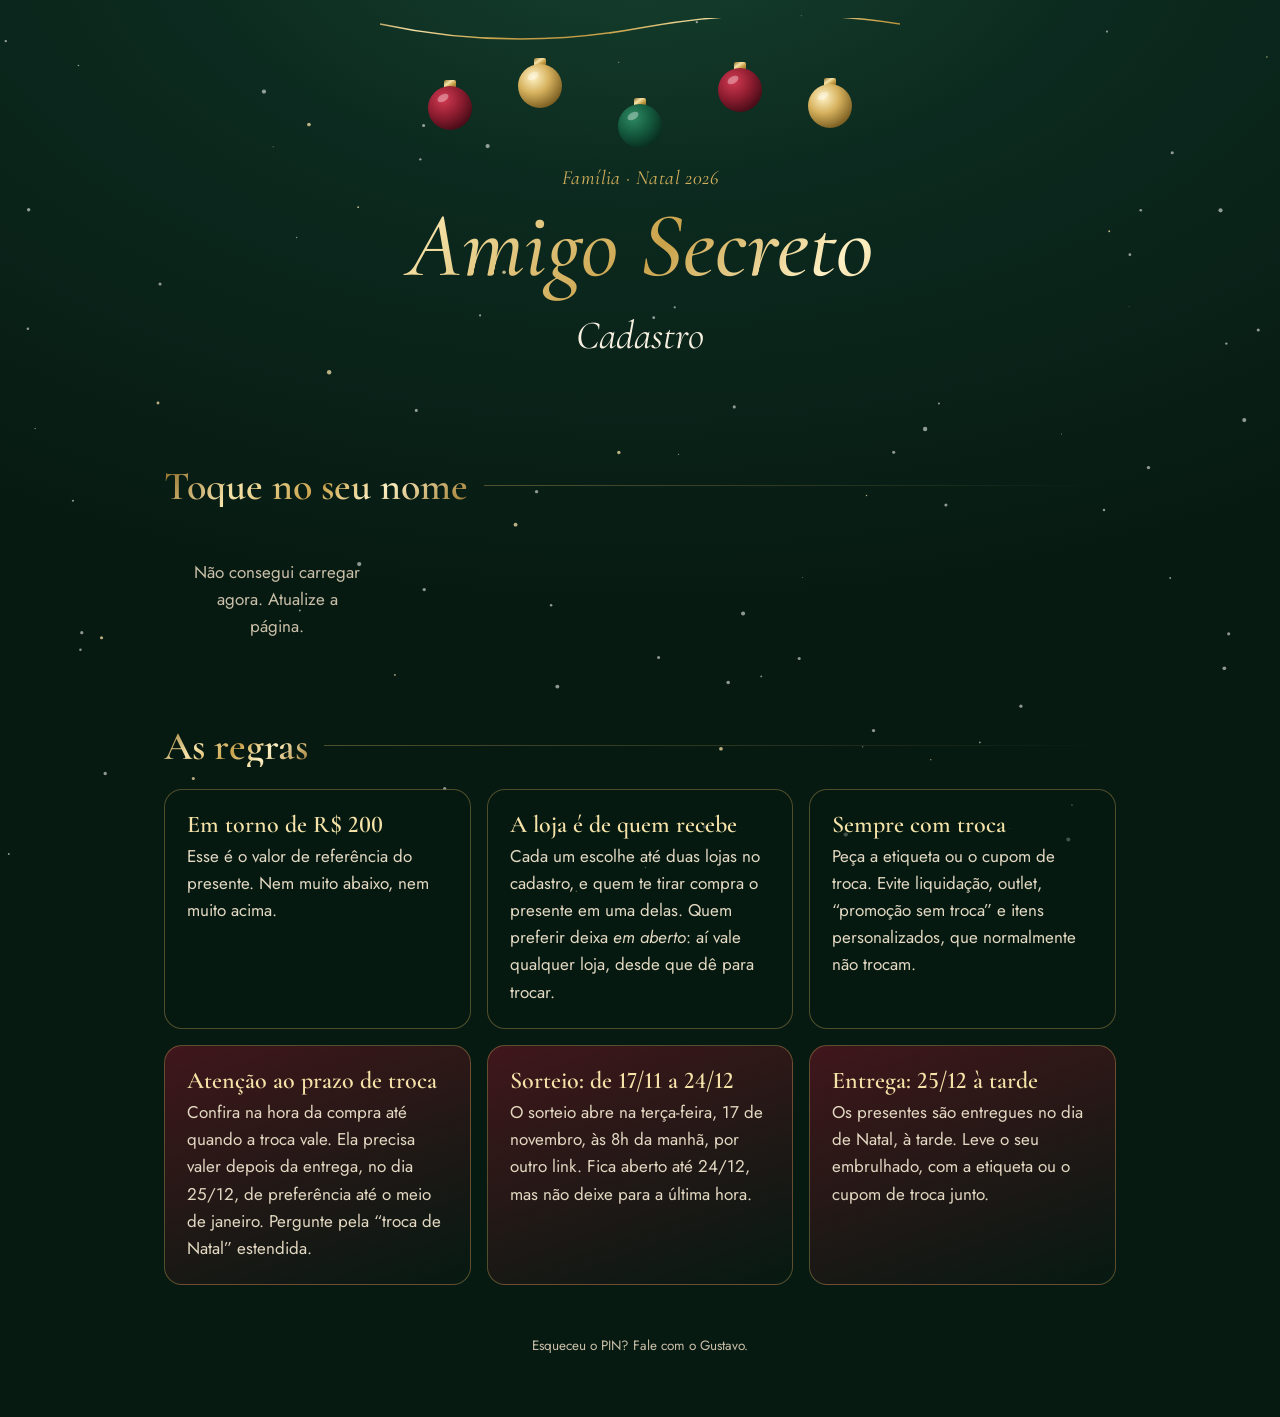
==== commit b4872565: "Separa cadastro e sorteio; sorteio abre terça 17/11 às 8h; PIN digitado uma vez Co-Authored-By: Clau" ====
--- a/index.html
+++ b/index.html
@@ -4,149 +4,15 @@
 <meta charset="utf-8">
 <meta name="viewport" content="width=device-width, initial-scale=1, viewport-fit=cover">
 <meta name="theme-color" content="#071a12">
-<title>Amigo Secreto · Natal 2026</title>
+<title>Cadastro · Amigo Secreto</title>
 <link rel="icon" href="data:image/svg+xml,%3Csvg xmlns='http://www.w3.org/2000/svg' viewBox='0 0 64 64'%3E%3Ccircle cx='32' cy='36' r='22' fill='%23c9a24a'/%3E%3Crect x='26' y='8' width='12' height='8' rx='2' fill='%23f3dfa2'/%3E%3C/svg%3E">
 <link rel="preconnect" href="https://fonts.googleapis.com">
 <link rel="preconnect" href="https://fonts.gstatic.com" crossorigin>
 <link href="https://fonts.googleapis.com/css2?family=Cormorant+Garamond:ital,wght@0,500;0,600;1,500;1,600&family=Jost:wght@300;400;500&display=swap" rel="stylesheet">
-<style>
-:root{
-  --bg:#071a12;--bg2:#0c2a1f;--wine:#6e1423;--wine2:#8f1d30;
-  --gold:#d6b25e;--gold-hi:#f5e2a8;--gold-lo:#8d6a22;
-  --ivory:#f7efe0;--muted:#c9bfa8;--line:rgba(214,178,94,.35);
-  --foil:linear-gradient(135deg,#8d6a22 0%,#f5e2a8 28%,#c9a24a 52%,#fff1c4 70%,#9c7628 100%);
-  --serif:"Cormorant Garamond",Georgia,serif;--sans:"Jost",system-ui,sans-serif;
-}
-*{box-sizing:border-box;min-width:0}
-html,body{margin:0}
-html{background:var(--bg)}
-body::before{content:"";position:fixed;inset:0;z-index:-1;background:radial-gradient(1200px 700px at 50% -10%,#16422f 0%,var(--bg2) 40%,var(--bg) 100%)}
-body{color:var(--ivory);font:300 16px/1.6 var(--sans);overflow-x:clip;min-height:100vh;
-  padding-bottom:env(safe-area-inset-bottom)}
-#neve{position:fixed;inset:0;pointer-events:none;z-index:0}
-main{position:relative;z-index:1;max-width:1080px;margin:0 auto;padding:0 max(5vw,18px) 60px}
-.foil{background:var(--foil);-webkit-background-clip:text;background-clip:text;color:transparent}
-h1,h2,h3{font-family:var(--serif);font-weight:600;margin:0;line-height:1.05}
-
-/* hero */
-header{text-align:center;padding:calc(env(safe-area-inset-top) + 18px) 0 8px}
-.enfeites{display:block;margin:0 auto;width:min(520px,100%);height:auto}
-.enfeites .bola{transform-origin:top center;animation:balanca 6s ease-in-out infinite}
-.enfeites .bola:nth-child(2n){animation-delay:-2s}.enfeites .bola:nth-child(3n){animation-delay:-4s}
-@keyframes balanca{0%,100%{transform:rotate(-2.5deg)}50%{transform:rotate(2.5deg)}}
-.sobre{font-family:var(--serif);font-style:italic;font-size:20px;color:var(--gold);letter-spacing:.02em;margin-top:-6px}
-h1{font-size:clamp(46px,10vw,92px);font-style:italic;font-weight:500;padding:4px 0 6px}
-.contagem{display:inline-flex;align-items:baseline;gap:10px;margin-top:10px;padding:10px 22px;border:1px solid var(--line);
-  border-radius:999px;background:rgba(7,26,18,.55);backdrop-filter:blur(6px)}
-.contagem b{font-family:var(--serif);font-size:30px;font-weight:600}
-.contagem span{color:var(--muted);font-size:15px}
-.progresso{margin:14px auto 0;color:var(--muted);font-size:14px}
-
-/* minha área */
-.minha{margin:34px 0 0;border-radius:22px;padding:2px;background:var(--foil)}
-.minha-in{border-radius:20px;background:linear-gradient(160deg,#5c1020,#3a0913 70%);padding:22px;display:grid;
-  grid-template-columns:auto minmax(0,1fr) auto;gap:18px;align-items:center}
-.minha h2{font-size:30px}
-.minha p{margin:2px 0 0;color:#ead9c0;font-size:15px}
-.acoes{display:flex;gap:10px;flex-wrap:wrap;justify-content:flex-end}
-.convite{margin:34px 0 0;text-align:center;color:var(--muted);font-family:var(--serif);font-size:22px;font-style:italic}
-
-/* botões */
-.btn{appearance:none;border:0;cursor:pointer;font:500 15px/1 var(--sans);letter-spacing:.03em;min-height:46px;padding:0 22px;
-  border-radius:999px;color:#2a1d05;background:var(--foil);background-size:160% 160%;box-shadow:0 6px 20px rgba(0,0,0,.35),inset 0 1px 0 rgba(255,255,255,.5);
-  transition:transform .15s,background-position .6s}
-.btn:hover{background-position:100% 0;transform:translateY(-1px)}
-.btn:focus-visible,.card:focus-visible,input:focus-visible,textarea:focus-visible,.ghost:focus-visible{outline:2px solid var(--gold-hi);outline-offset:3px}
-.btn[disabled]{opacity:.55;cursor:wait}
-.ghost{appearance:none;background:transparent;border:1px solid var(--line);color:var(--ivory);font:400 15px/1 var(--sans);
-  min-height:46px;padding:0 20px;border-radius:999px;cursor:pointer}
-.ghost:hover{border-color:var(--gold)}
-.link{background:none;border:0;color:var(--gold);font:400 14px var(--sans);cursor:pointer;text-decoration:underline;padding:8px}
-
-/* participantes */
-.secao{margin-top:54px}
-.secao-tit{display:flex;align-items:center;gap:16px;margin-bottom:22px}
-.secao-tit h2{font-size:clamp(30px,5vw,40px);white-space:nowrap}
-.secao-tit::after{content:"";flex:1;height:1px;background:linear-gradient(90deg,var(--line),transparent)}
-.grade{display:grid;grid-template-columns:repeat(auto-fill,minmax(min(220px,100%),1fr));gap:16px}
-.card{position:relative;text-align:center;padding:22px 16px 18px;border-radius:18px;cursor:pointer;color:inherit;font:inherit;
-  background:linear-gradient(180deg,rgba(255,255,255,.06),rgba(255,255,255,.015));border:1px solid var(--line);transition:transform .2s,border-color .2s}
-.card:hover{transform:translateY(-3px);border-color:var(--gold)}
-.card.eu{border-color:var(--gold);box-shadow:0 0 0 1px var(--gold) inset,0 10px 30px rgba(0,0,0,.3)}
-.av{width:92px;height:92px;margin:0 auto 12px;border-radius:50%;padding:3px;background:var(--foil)}
-.av>div{width:100%;height:100%;border-radius:50%;background:#123a2a center/cover no-repeat;display:grid;place-items:center;
-  font-family:var(--serif);font-size:38px;font-style:italic;color:var(--gold-hi);border:3px solid var(--bg)}
-.card h3{font-size:26px}
-.selos{display:flex;gap:6px;justify-content:center;flex-wrap:wrap;margin-top:12px}
-.selo{font-size:12px;letter-spacing:.04em;padding:4px 10px;border-radius:999px;border:1px solid var(--line);color:var(--muted)}
-.selo.on{border-color:transparent;background:rgba(214,178,94,.18);color:var(--gold-hi)}
-
-/* regras */
-.regras{display:grid;grid-template-columns:repeat(auto-fit,minmax(min(300px,100%),1fr));gap:16px}
-.regra{padding:22px;border-radius:18px;background:rgba(7,26,18,.55);border:1px solid var(--line)}
-.regra h3{font-size:24px;color:var(--gold-hi);margin-bottom:6px}
-.regra p{margin:0;color:#e3d8c2;font-size:15.5px}
-.regra.destaque{background:linear-gradient(160deg,rgba(110,20,35,.55),rgba(7,26,18,.6))}
-footer{margin-top:50px;text-align:center;color:var(--muted);font-size:13.5px}
-
-/* modal */
-.veu{position:fixed;inset:0;z-index:20;display:none;place-items:center;padding:18px;background:rgba(3,12,8,.78);backdrop-filter:blur(5px)}
-.veu.aberto{display:grid;animation:surge .25s ease-out}
-@keyframes surge{from{opacity:0}to{opacity:1}}
-.caixa{width:min(460px,100%);max-height:calc(100vh - 36px);overflow:auto;border-radius:22px;padding:2px;background:var(--foil)}
-.caixa-in{border-radius:20px;background:linear-gradient(180deg,#0f3324,#08201a);padding:26px 22px 22px;position:relative}
-.fechar{position:absolute;top:10px;right:10px;width:44px;height:44px;border-radius:50%;border:0;background:transparent;color:var(--muted);font-size:26px;cursor:pointer}
-.caixa h2{font-size:32px;text-align:center;margin:4px 30px 6px}
-.caixa .sub{text-align:center;color:var(--muted);margin:0 0 18px;font-size:15px}
-label{display:block;font-size:14px;color:var(--muted);margin:14px 0 6px}
-input[type=text],input[type=password],textarea,input[inputmode]{width:100%;font:400 16px var(--sans);color:var(--ivory);background:rgba(0,0,0,.25);
-  border:1px solid var(--line);border-radius:12px;padding:12px 14px;min-height:46px}
-textarea{resize:vertical;min-height:80px}
-.pin{text-align:center;font-size:28px!important;letter-spacing:.5em;font-family:var(--serif)!important}
-.erro{color:#ffb4a8;font-size:14px;min-height:20px;margin:8px 0 0;text-align:center}
-.foto-ed{display:flex;align-items:center;gap:16px}
-.foto-ed .av{margin:0;flex:none}
-.troca{display:flex;gap:12px;align-items:flex-start;margin-top:14px;padding:12px 14px;border-radius:12px;border:1px solid var(--line);cursor:pointer}
-.troca input{width:22px;height:22px;accent-color:var(--gold);flex:none;margin-top:2px}
-.troca span{font-size:14.5px;color:#e3d8c2}
-.rodape{display:flex;gap:10px;justify-content:center;margin-top:20px;flex-wrap:wrap}
-
-/* sorteio */
-.roleta{height:90px;margin:10px 0 4px;border-radius:16px;border:1px solid var(--line);display:grid;place-items:center;overflow:hidden;
-  background:radial-gradient(circle at 50% 50%,rgba(214,178,94,.15),transparent 70%)}
-.roleta b{font-family:var(--serif);font-size:46px;font-style:italic;font-weight:500}
-.etiqueta{margin-top:6px;background:linear-gradient(170deg,#fbf5e8,#efe2c6);color:#2b1d10;border-radius:16px;padding:24px 20px;text-align:center;
-  position:relative;box-shadow:0 18px 40px rgba(0,0,0,.4);animation:abre .7s cubic-bezier(.2,.9,.3,1.2)}
-.etiqueta::before{content:"";position:absolute;top:12px;left:50%;width:16px;height:16px;margin-left:-8px;border-radius:50%;background:#08201a;box-shadow:0 0 0 3px var(--gold)}
-@keyframes abre{from{transform:scale(.6) rotate(-6deg);opacity:0}to{transform:none;opacity:1}}
-.etiqueta small{display:block;margin-top:18px;font-size:13px;letter-spacing:.12em;text-transform:uppercase;color:#8a6a2a}
-.etiqueta h3{font-size:48px;font-style:italic;font-weight:600;color:var(--wine);margin:4px 0 10px}
-.etiqueta .av{width:110px;height:110px}
-.etiqueta .av>div{border-color:#f5ecd9}
-.etiqueta .lj{font-family:var(--serif);font-size:26px;font-weight:600;color:#123a2a}
-.etiqueta .lj-ou{font-family:var(--serif);font-style:italic;font-size:18px;color:#8a6a2a;line-height:1.2}
-.etiqueta .lj-sub{font-size:14px;color:#5a4a33;margin-top:2px}
-.etiqueta .dica{margin:14px 0 0;padding-top:12px;border-top:1px dashed #c8b48a;font-size:14.5px;color:#4a3b25}
-.etiqueta .lembra{margin-top:14px;font-size:13px;color:#6b5636}
-#brilho{position:fixed;inset:0;pointer-events:none;z-index:30}
-.toast{position:fixed;left:50%;bottom:calc(20px + env(safe-area-inset-bottom));transform:translateX(-50%);z-index:40;padding:12px 20px;border-radius:999px;
-  background:#0f3324;border:1px solid var(--gold);color:var(--ivory);font-size:14.5px;opacity:0;transition:opacity .3s;pointer-events:none}
-.toast.on{opacity:1}
-.carregando{text-align:center;color:var(--muted);padding:30px}
-
-@media(max-width:640px){
-  .minha-in{grid-template-columns:auto minmax(0,1fr)}
-  .acoes{grid-column:1/-1;justify-content:stretch}.acoes>*{flex:1;white-space:nowrap;padding:0 14px;font-size:14px}
-  .grade{grid-template-columns:repeat(2,minmax(0,1fr));gap:12px}
-  .card{padding:18px 10px 14px}.av{width:76px;height:76px}.av>div{font-size:30px}.card h3{font-size:22px}
-  .selo{font-size:11px;padding:3px 8px}
-}
-@media(prefers-reduced-motion:reduce){*{animation:none!important;transition:none!important}}
-</style>
+<link rel="stylesheet" href="comum.css?v=3">
+<script>if (location.hash === "#lojas") location.replace("lojas/");</script>
 </head>
 <body>
-<canvas id="neve"></canvas>
-<canvas id="brilho"></canvas>
 <main>
   <header>
     <svg class="enfeites" viewBox="0 0 520 150" aria-hidden="true">
@@ -166,214 +32,153 @@
     </svg>
     <div class="sobre">Família · Natal 2026</div>
     <h1 class="foil">Amigo Secreto</h1>
-    <div class="contagem" id="contagem"><b class="foil">–</b><span>dias até a entrega · 25/12 à tarde</span></div>
+    <div class="pagina">Cadastro</div>
     <div class="progresso" id="progresso">&nbsp;</div>
   </header>
 
   <section id="minha"></section>
 
   <section class="secao">
-    <div class="secao-tit"><h2 class="foil">Participantes</h2></div>
-    <div class="grade" id="grade"><div class="carregando">Abrindo os presentes…</div></div>
+    <div class="secao-tit"><h2 class="foil">Toque no seu nome</h2></div>
+    <div class="grade" id="grade"><div class="carregando">Carregando…</div></div>
   </section>
 
   <section class="secao">
     <div class="secao-tit"><h2 class="foil">As regras</h2></div>
     <div class="regras">
       <div class="regra"><h3>Em torno de R$ 200</h3><p>Esse é o valor de referência do presente. Nem muito abaixo, nem muito acima.</p></div>
-      <div class="regra"><h3>A loja é de quem recebe</h3><p>Cada um escolhe até duas opções de loja no seu perfil, e quem te tirar compra o presente em uma delas. Quem preferir deixa <em>em aberto</em>: aí vale qualquer loja, desde que dê para trocar.</p></div>
+      <div class="regra"><h3>A loja é de quem recebe</h3><p>Cada um escolhe até duas lojas no cadastro, e quem te tirar compra o presente em uma delas. Quem preferir deixa <em>em aberto</em>: aí vale qualquer loja, desde que dê para trocar.</p></div>
       <div class="regra"><h3>Sempre com troca</h3><p>Peça a etiqueta ou o cupom de troca. Evite liquidação, outlet, “promoção sem troca” e itens personalizados, que normalmente não trocam.</p></div>
-      <div class="regra destaque"><h3>Atenção ao prazo de troca</h3><p>Confira na hora da compra até quando a troca vale. Ela precisa valer depois da entrega, no dia 25/12, de preferência até o meio de janeiro. Exemplo: comprar em 20/11 com 30 dias de troca acaba em 20/12, antes da entrega. Pergunte pela “troca de Natal” estendida, ou deixe para comprar mais perto da data.</p></div>
-      <div class="regra destaque"><h3>Sortear e comprar até 24/12</h3><p>O sorteio fecha no fim do dia 24 de dezembro. Não deixe para a última hora: quem sortear tarde precisa de um tempo para comprar.</p></div>
-      <div class="regra destaque"><h3>Entrega: 25/12 à tarde</h3><p>Os presentes são entregues no dia de Natal, à tarde. Leve o seu já embrulhado, com a etiqueta ou o cupom de troca junto.</p></div>
-      <div class="regra"><h3>Segredo é segredo</h3><p>Cada um entra com um PIN de 4 dígitos só seu. Ninguém tira a si mesmo, e o site só mostra o seu amigo secreto para você.</p></div>
+      <div class="regra destaque"><h3>Atenção ao prazo de troca</h3><p>Confira na hora da compra até quando a troca vale. Ela precisa valer depois da entrega, no dia 25/12, de preferência até o meio de janeiro. Pergunte pela “troca de Natal” estendida.</p></div>
+      <div class="regra destaque"><h3>Sorteio: de 17/11 a 24/12</h3><p>O sorteio abre na terça-feira, 17 de novembro, às 8h da manhã, por outro link. Fica aberto até 24/12, mas não deixe para a última hora.</p></div>
+      <div class="regra destaque"><h3>Entrega: 25/12 à tarde</h3><p>Os presentes são entregues no dia de Natal, à tarde. Leve o seu embrulhado, com a etiqueta ou o cupom de troca junto.</p></div>
     </div>
   </section>
 
   <footer>Esqueceu o PIN? Fale com o Gustavo.</footer>
 </main>
 
-<div class="veu" id="veu" role="dialog" aria-modal="true"><div class="caixa"><div class="caixa-in" id="modal"></div></div></div>
-<div class="toast" id="toast"></div>
-
+<script src="comum.js?v=3"></script>
 <script>
-if (location.hash === "#lojas") location.replace("lojas/");
 {
-const URL_SB = "https://adamlaxpbvckihfscljf.supabase.co";
-const KEY = "sb_publishable_EiP8xyw4yO0I_c0-CVUupw_tNY9F3Fz";
-const PRAZO = new Date("2026-12-24T23:59:59-03:00");
+const { $, esc, avatar, abrir, fechar, toast, rpc } = AS;
 const LOJAS = ["Granado","Natura","O Boticário","Sephora","Renner","Zara","C&A","Riachuelo","Livraria da Travessa","Livraria Cultura","Tok&Stok","Camicado","L'Occitane","Havaianas","Vivara","Pandora","Centauro","Decathlon","Amazon","Mercado Livre"];
-
-const $ = s => document.querySelector(s);
-const esc = s => String(s ?? "").replace(/[&<>"']/g, c => ({"&":"&amp;","<":"&lt;",">":"&gt;",'"':"&quot;","'":"&#39;"}[c]));
 let pessoas = [];
-let eu = null;
-try { eu = JSON.parse(localStorage.getItem("amigo_eu") || "null"); } catch (e) {}
-const guardarEu = v => { eu = v; try { v ? localStorage.setItem("amigo_eu", JSON.stringify(v)) : localStorage.removeItem("amigo_eu"); } catch (e) {} };
-
-async function rpc(fn, args = {}) {
-  const r = await fetch(`${URL_SB}/rest/v1/rpc/${fn}`, {
-    method: "POST", headers: { apikey: KEY, "Content-Type": "application/json" }, body: JSON.stringify(args)
-  });
-  if (!r.ok) throw new Error(await r.text());
-  return r.json();
-}
-
-function toast(t) { const el = $("#toast"); el.textContent = t; el.classList.add("on"); clearTimeout(toast.t); toast.t = setTimeout(() => el.classList.remove("on"), 2600); }
-
-function avatar(p, cls = "") {
-  const bg = p && p.foto ? `style="background-image:url('${p.foto}')"` : "";
-  const ini = p && !p.foto ? esc(p.nome[0]) : "";
-  return `<div class="av ${cls}"><div ${bg}>${ini}</div></div>`;
-}
-
-function contagem() {
-  const hoje = new Date(new Date().toLocaleString("en-US", { timeZone: "America/Sao_Paulo" }));
-  hoje.setHours(0,0,0,0);
-  const alvo = new Date(2026, 11, 25);
-  const d = Math.round((alvo - hoje) / 864e5);
-  const el = $("#contagem");
-  if (d > 1) el.innerHTML = `<b class="foil">${d}</b><span>dias até a entrega · 25/12 à tarde</span>`;
-  else if (d === 1) el.innerHTML = `<b class="foil">Amanhã</b><span>é a entrega · hoje é o último dia para sortear</span>`;
-  else if (d === 0) el.innerHTML = `<b class="foil">Hoje</b><span>à tarde é a entrega dos presentes</span>`;
-  else el.innerHTML = `<b class="foil">Feliz Natal</b><span>o amigo secreto já aconteceu</span>`;
-}
-const encerrado = () => new Date() > PRAZO;
 
 async function carregar() {
-  try { pessoas = await rpc("amigo_lista"); }
-  catch (e) { $("#grade").innerHTML = `<div class="carregando">Não consegui carregar agora. Atualize a página em instantes.</div>`; return; }
-  if (eu && !pessoas.some(p => p.id === eu.id && p.reivindicado)) guardarEu(null);
+  try { pessoas = await AS.lista(); }
+  catch (e) { $("#grade").innerHTML = `<div class="carregando">Não consegui carregar agora. Atualize a página.</div>`; return; }
   render();
 }
 
 function render() {
-  const n = pessoas.filter(p => p.sorteou).length;
-  $("#progresso").textContent = `${n} de ${pessoas.length} já sortearam`;
+  const eu = AS.eu();
+  const n = pessoas.filter(p => p.perfil_pronto).length;
+  $("#progresso").textContent = `${n} de ${pessoas.length} já se cadastraram`;
   $("#grade").innerHTML = pessoas.map(p => `
     <button class="card ${eu && eu.id === p.id ? "eu" : ""}" data-id="${p.id}" aria-label="${esc(p.nome)}">
       ${avatar(p)}
       <h3>${esc(p.nome)}</h3>
-      <div class="selos">
-        <span class="selo ${p.perfil_pronto ? "on" : ""}">${p.perfil_pronto ? "Perfil pronto" : p.reivindicado ? "Montando perfil" : "Ainda não entrou"}</span>
-        ${p.sorteou ? `<span class="selo on">Já sorteou</span>` : ""}
-      </div>
+      <div class="selos"><span class="selo ${p.perfil_pronto ? "on" : ""}">${p.perfil_pronto ? "Cadastrado" : "Falta cadastrar"}</span></div>
     </button>`).join("");
   renderMinha();
 }
 
 function renderMinha() {
-  const box = $("#minha");
-  if (!eu) { box.innerHTML = `<p class="convite">Toque no seu nome para entrar.</p>`; return; }
+  const eu = AS.eu(), box = $("#minha");
+  if (!eu) {
+    box.innerHTML = `
+      <ol class="passos">
+        <li>Toque no seu nome, logo abaixo.</li>
+        <li>Escolha 4 números para ser o seu PIN e anote.</li>
+        <li>Escreva a sua loja (pode colocar duas) e, se quiser, uma foto.</li>
+      </ol>`;
+    return;
+  }
   const p = pessoas.find(x => x.id === eu.id);
-  const precisaLoja = !p.perfil_pronto;
   box.innerHTML = `
     <div class="minha"><div class="minha-in">
       ${avatar(p)}
       <div>
-        <h2>Olá, ${esc(p.nome)}</h2>
-        <p>${precisaLoja ? "Escolha sua loja (ou deixe em aberto) para quem te tirar saber onde comprar." : p.loja_aberta ? "Sua loja está em aberto: vale qualquer loja com troca." : (p.loja2 ? "Suas lojas: " + esc(p.loja) + " ou " + esc(p.loja2) : "Sua loja: " + esc(p.loja))}</p>
+        <h2>${p.perfil_pronto ? "Pronto, " : "Olá, "}${esc(p.nome)}</h2>
+        <p>${AS.lojasFrase(p)}</p>
       </div>
-      <div class="acoes">
-        <button class="ghost" id="bPerfil">${precisaLoja ? "Montar perfil" : "Editar perfil"}</button>
-        <button class="btn" id="bSorteio">${p.sorteou ? "Ver meu amigo secreto" : "Sortear"}</button>
-      </div>
+      <div class="acoes"><button class="btn" id="bPerfil">${p.perfil_pronto ? "Mudar meu cadastro" : "Terminar cadastro"}</button></div>
     </div></div>
+    <p class="aviso">O sorteio abre na <b>terça-feira, 17 de novembro, às 8h</b>, por outro link.</p>
     <div style="text-align:center"><button class="link" id="bSair">Não é você? Trocar de pessoa</button></div>`;
-  $("#bPerfil").onclick = abrirPerfil;
-  $("#bSorteio").onclick = () => p.sorteou ? verAmigo() : abrirSorteio();
-  $("#bSair").onclick = () => { guardarEu(null); render(); };
-}
-
-/* modal */
-const veu = $("#veu"), modal = $("#modal");
-function abrir(html) { modal.innerHTML = `<button class="fechar" aria-label="Fechar">×</button>` + html; veu.classList.add("aberto"); modal.querySelector(".fechar").onclick = fechar; }
-function fechar() { veu.classList.remove("aberto"); modal.innerHTML = ""; }
-veu.addEventListener("click", e => { if (e.target === veu) fechar(); });
-document.addEventListener("keydown", e => { if (e.key === "Escape") fechar(); });
+  $("#bPerfil").onclick = () => abrirPerfil(false);
+  $("#bSair").onclick = () => { AS.guardarEu(null); render(); scrollTo({ top: 0, behavior: "smooth" }); };
+}
 
 $("#grade").addEventListener("click", e => {
   const c = e.target.closest(".card"); if (!c) return;
-  const p = pessoas.find(x => x.id === +c.dataset.id);
-  if (eu && eu.id === p.id) { abrirPerfil(); return; }
-  abrirEntrada(p);
+  const p = pessoas.find(x => x.id === +c.dataset.id), eu = AS.eu();
+  if (eu && eu.id === p.id) { abrirPerfil(false); return; }
+  AS.pedirPin(p, {
+    criar: !p.reivindicado,
+    aoEntrar: async () => {
+      await carregar();
+      const atual = pessoas.find(x => x.id === p.id);
+      if (!atual.perfil_pronto) abrirPerfil(true); else { toast("Olá de novo, " + p.nome + "!"); scrollTo({ top: 0, behavior: "smooth" }); }
+    }
+  });
 });
 
-function abrirEntrada(p) {
-  const novo = !p.reivindicado;
-  abrir(`
-    ${avatar(p)}
-    <h2 class="foil">${novo ? "Você é " + esc(p.nome) + "?" : "Oi, " + esc(p.nome)}</h2>
-    <p class="sub">${novo ? "Crie um PIN de 4 dígitos. Ele protege o seu sorteio, então guarde bem." : "Digite seu PIN para entrar neste aparelho."}</p>
-    <form id="fPin">
-      <input class="pin" id="pin1" inputmode="numeric" pattern="[0-9]*" maxlength="4" autocomplete="off" placeholder="••••" aria-label="PIN">
-      ${novo ? `<label for="pin2">Repita o PIN</label><input class="pin" id="pin2" inputmode="numeric" pattern="[0-9]*" maxlength="4" autocomplete="off" placeholder="••••">` : ""}
-      <p class="erro" id="erro"></p>
-      <div class="rodape"><button class="btn" id="bOk">${novo ? "Sou eu, entrar" : "Entrar"}</button></div>
-    </form>`);
-  setTimeout(() => $("#pin1").focus(), 50);
-  $("#fPin").onsubmit = async ev => {
-    ev.preventDefault();
-    const pin = $("#pin1").value.trim(), err = $("#erro"), b = $("#bOk");
-    if (!/^\d{4}$/.test(pin)) { err.textContent = "O PIN tem 4 números."; return; }
-    if (novo && pin !== $("#pin2").value.trim()) { err.textContent = "Os dois PINs não batem."; return; }
-    b.disabled = true; err.textContent = "";
-    try {
-      let ok;
-      if (novo) {
-        const r = await rpc("amigo_reivindicar", { p_id: p.id, p_pin: pin });
-        if (r === "ja_reivindicado") { err.textContent = "Alguém já entrou como " + p.nome + ". Se não foi você, fale com o Gustavo."; b.disabled = false; return; }
-        ok = r === "ok";
-      } else ok = await rpc("amigo_entrar", { p_id: p.id, p_pin: pin });
-      if (!ok) { err.textContent = "PIN incorreto."; b.disabled = false; return; }
-      guardarEu({ id: p.id, pin });
-      fechar(); await carregar();
-      const atual = pessoas.find(x => x.id === p.id);
-      if (!atual.perfil_pronto) abrirPerfil(); else toast("Bem-vindo(a) de volta, " + p.nome);
-    } catch (e2) { err.textContent = "Falhou a conexão. Tente de novo."; b.disabled = false; }
-  };
-}
-
-function abrirPerfil() {
-  const p = pessoas.find(x => x.id === eu.id);
+function abrirPerfil(primeiraVez) {
+  const p = pessoas.find(x => x.id === AS.eu().id);
   let novaFoto = null;
   abrir(`
-    <h2 class="foil">Seu perfil</h2>
+    <h2 class="foil">Seu cadastro</h2>
     <p class="sub">É isso que aparece para quem te tirar.</p>
     <form id="fPerfil">
-      <div class="foto-ed">
-        <div id="prev">${avatar(p)}</div>
-        <div><label class="ghost" style="display:inline-flex;align-items:center;margin:0;color:var(--ivory)" for="arq">Escolher foto</label>
-        <input type="file" id="arq" accept="image/*" hidden></div>
-      </div>
-      <label for="loja">Loja · 1ª opção</label>
+      <label for="loja">Sua loja</label>
       <input type="text" id="loja" list="sugestoes" maxlength="80" placeholder="Ex.: Granado" value="${esc(p.loja || "")}" ${p.loja_aberta ? "disabled" : ""}>
-      <label for="loja2">Loja · 2ª opção (opcional)</label>
+      <label for="loja2">Outra loja (se quiser)</label>
       <input type="text" id="loja2" list="sugestoes" maxlength="80" placeholder="Ex.: Natura" value="${esc(p.loja2 || "")}" ${p.loja_aberta ? "disabled" : ""}>
       <datalist id="sugestoes">${LOJAS.map(l => `<option value="${esc(l)}">`).join("")}</datalist>
       <label class="troca"><input type="checkbox" id="aberta" ${p.loja_aberta ? "checked" : ""}>
-        <span>Deixar em aberto: quem me tirar pode comprar em qualquer loja, desde que dê para trocar.</span></label>
+        <span>Qualquer loja serve: quem me tirar pode comprar onde quiser, desde que dê para trocar.</span></label>
+      <label>Sua foto (se quiser)</label>
+      <div class="foto-ed">
+        <div id="prev">${avatar(p)}</div>
+        <label class="ghost" style="margin:0;color:var(--ivory)" for="arq">${p.foto ? "Trocar foto" : "Escolher foto"}</label>
+        <input type="file" id="arq" accept="image/*" hidden>
+      </div>
       <p class="erro" id="erro"></p>
-      <div class="rodape"><button class="btn" id="bSalvar">Salvar perfil</button></div>
+      <div class="rodape"><button class="btn botao-grande" id="bSalvar">Salvar</button></div>
     </form>`);
   const loja = $("#loja"), loja2 = $("#loja2"), aberta = $("#aberta");
-  aberta.onchange = () => { loja.disabled = loja2.disabled = aberta.checked; if (!aberta.checked) loja.focus(); };
+  aberta.onchange = () => { loja.disabled = loja2.disabled = aberta.checked; };
   $("#arq").onchange = async e => {
     const f = e.target.files[0]; if (!f) return;
     try { novaFoto = await reduzir(f); $("#prev").innerHTML = avatar({ ...p, foto: novaFoto }); }
-    catch (er) { $("#erro").textContent = "Não consegui ler essa imagem. Tente outra."; }
+    catch (er) { $("#erro").textContent = "Não consegui abrir essa foto. Tente outra."; }
   };
   $("#fPerfil").onsubmit = async ev => {
     ev.preventDefault();
-    const err = $("#erro"), b = $("#bSalvar");
-    if (!aberta.checked && !loja.value.trim() && !loja2.value.trim()) { err.textContent = "Escreva uma loja ou marque “deixar em aberto”."; return; }
+    const err = $("#erro"), b = $("#bSalvar"), eu = AS.eu();
+    if (!aberta.checked && !loja.value.trim() && !loja2.value.trim()) { err.textContent = "Escreva uma loja, ou marque “qualquer loja serve”."; return; }
     b.disabled = true; err.textContent = "";
     try {
       const ok = await rpc("amigo_salvar_perfil", { p_id: eu.id, p_pin: eu.pin, p_foto: novaFoto, p_loja: loja.value, p_loja2: loja2.value, p_loja_aberta: aberta.checked });
-      if (!ok) { guardarEu(null); fechar(); await carregar(); toast("Sessão expirada. Entre de novo."); return; }
-      fechar(); await carregar(); toast("Perfil salvo");
-    } catch (e2) { err.textContent = "Falhou ao salvar. Tente de novo."; b.disabled = false; }
+      if (!ok) { AS.guardarEu(null); fechar(); await carregar(); toast("Entre de novo com seu PIN."); return; }
+      await carregar();
+      pronto(primeiraVez);
+    } catch (e2) { err.textContent = "A internet falhou. Tente de novo."; b.disabled = false; }
   };
+}
+
+function pronto(primeiraVez) {
+  const eu = AS.eu(), p = pessoas.find(x => x.id === eu.id);
+  abrir(`
+    <div class="feito"><svg width="38" height="38" viewBox="0 0 24 24" fill="none" stroke="#2a1d05" stroke-width="2.6" stroke-linecap="round" stroke-linejoin="round"><path d="M5 12.5l4.5 4.5L19 7.5"/></svg></div>
+    <h2 class="foil">Cadastro feito!</h2>
+    <p class="sub">${AS.lojasFrase(p)}</p>
+    ${primeiraVez ? `<p class="sub" style="margin-bottom:0">Seu PIN é</p><div class="pin-grande foil">${esc(eu.pin)}</div><p class="sub">Anote. Você vai usar no sorteio.</p>` : ""}
+    <p class="aviso" style="margin-top:6px">O sorteio abre na <b>terça-feira, 17 de novembro, às 8h</b>.</p>
+    <div class="rodape"><button class="btn botao-grande" id="bFim">Fechar</button></div>`);
+  $("#bFim").onclick = () => { fechar(); scrollTo({ top: 0, behavior: "smooth" }); };
 }
 
 function reduzir(file) {
@@ -389,95 +194,6 @@
   });
 }
 
-function abrirSorteio() {
-  if (encerrado()) { abrir(`<h2 class="foil">Sorteio encerrado</h2><p class="sub">O prazo era 24 de dezembro.</p>`); return; }
-  abrir(`
-    <h2 class="foil">Hora do sorteio</h2>
-    <p class="sub">Confira se ninguém está olhando a sua tela.</p>
-    <div class="roleta"><b class="foil" id="nomeRoda">?</b></div>
-    <p class="erro" id="erro"></p>
-    <div class="rodape"><button class="btn" id="bGirar">Sortear meu amigo secreto</button></div>`);
-  $("#bGirar").onclick = async () => {
-    const b = $("#bGirar"); b.disabled = true;
-    const outros = pessoas.filter(x => x.id !== eu.id).map(x => x.nome);
-    let i = 0, atraso = 55, parar = false, res = null;
-    const roda = $("#nomeRoda");
-    const passo = () => {
-      roda.textContent = outros[i++ % outros.length];
-      if (parar && atraso > 260) { mostrar(res); return; }
-      if (parar) atraso *= 1.18;
-      setTimeout(passo, atraso);
-    };
-    passo();
-    try {
-      const [r] = await rpc("amigo_meu_amigo", { p_id: eu.id, p_pin: eu.pin, p_sortear: true });
-      if (r.status === "encerrado") { abrir(`<h2 class="foil">Sorteio encerrado</h2><p class="sub">O prazo era 24 de dezembro.</p>`); return; }
-      if (r.status === "pin") { guardarEu(null); fechar(); await carregar(); toast("Entre de novo com seu PIN."); return; }
-      res = r; setTimeout(() => parar = true, 1400);
-    } catch (e) { parar = true; res = null; $("#erro").textContent = "Falhou a conexão. Tente de novo."; b.disabled = false; }
-  };
-  function mostrar(r) { if (!r) return; etiqueta(r, true); carregar(); }
-}
-
-async function verAmigo() {
-  abrir(`<div class="carregando">Abrindo o envelope…</div>`);
-  try {
-    const [r] = await rpc("amigo_meu_amigo", { p_id: eu.id, p_pin: eu.pin, p_sortear: false });
-    if (r.status === "ok") etiqueta(r, false);
-    else if (r.status === "pin") { guardarEu(null); fechar(); carregar(); toast("Entre de novo com seu PIN."); }
-    else abrirSorteio();
-  } catch (e) { modal.querySelector(".carregando").textContent = "Falhou a conexão. Tente de novo."; }
-}
-
-function etiqueta(r, festa) {
-  const loja = r.loja_aberta
-    ? `<div class="lj">Loja em aberto</div><div class="lj-sub">Qualquer loja, desde que dê para trocar</div>`
-    : r.loja && r.loja2 ? `<div class="lj">${esc(r.loja)}</div><div class="lj-ou">ou</div><div class="lj">${esc(r.loja2)}</div><div class="lj-sub">Compre em uma das duas</div>`
-    : r.loja ? `<div class="lj">${esc(r.loja)}</div><div class="lj-sub">Compre nesta loja</div>`
-    : `<div class="lj">Loja ainda não escolhida</div><div class="lj-sub">Volte aqui depois para ver a loja</div>`;
-  abrir(`
-    <div class="etiqueta">
-      <small>Você tirou</small>
-      <h3>${esc(r.nome)}</h3>
-      ${avatar(r)}
-      ${loja}
-      <p class="lembra">Em torno de R$ 200 · peça troca · a troca precisa valer depois de 25/12<br>Entrega: 25 de dezembro, à tarde</p>
-    </div>
-    <div class="rodape"><button class="btn" id="bFim">Guardar segredo</button></div>`);
-  $("#bFim").onclick = fechar;
-  if (festa) confete();
-}
-
-/* confete dourado */
-function confete() {
-  if (matchMedia("(prefers-reduced-motion: reduce)").matches) return;
-  const c = $("#brilho"), x = c.getContext("2d"); c.width = innerWidth; c.height = innerHeight;
-  const cores = ["#f5e2a8", "#d6b25e", "#fff1c4", "#8f1d30", "#2f8a63"];
-  const ps = Array.from({ length: 140 }, () => ({ x: c.width / 2, y: c.height / 2.4, vx: (Math.random() - .5) * 14, vy: Math.random() * -13 - 3, s: Math.random() * 6 + 3, r: Math.random() * 6, c: cores[Math.random() * cores.length | 0] }));
-  let t = 0;
-  (function f() {
-    x.clearRect(0, 0, c.width, c.height);
-    ps.forEach(p => { p.vy += .32; p.vx *= .99; p.x += p.vx; p.y += p.vy; p.r += .15; x.save(); x.translate(p.x, p.y); x.rotate(p.r); x.fillStyle = p.c; x.fillRect(-p.s / 2, -p.s / 4, p.s, p.s / 2); x.restore(); });
-    if (++t < 160) requestAnimationFrame(f); else x.clearRect(0, 0, c.width, c.height);
-  })();
-}
-
-/* neve */
-(function neve() {
-  const c = $("#neve"), x = c.getContext("2d");
-  if (matchMedia("(prefers-reduced-motion: reduce)").matches) return;
-  let fl = [];
-  const tam = () => { c.width = innerWidth; c.height = innerHeight; fl = Array.from({ length: Math.min(90, innerWidth / 12 | 0) }, () => ({ x: Math.random() * c.width, y: Math.random() * c.height, r: Math.random() * 1.8 + .4, v: Math.random() * .5 + .2, d: Math.random() * 6, g: Math.random() < .25 })); };
-  tam(); addEventListener("resize", tam);
-  (function f() {
-    x.clearRect(0, 0, c.width, c.height);
-    fl.forEach(p => { p.y += p.v; p.d += .01; p.x += Math.sin(p.d) * .3; if (p.y > c.height) { p.y = -4; p.x = Math.random() * c.width; }
-      x.beginPath(); x.arc(p.x, p.y, p.r, 0, 7); x.fillStyle = p.g ? "rgba(245,226,168,.75)" : "rgba(255,255,255,.55)"; x.fill(); });
-    requestAnimationFrame(f);
-  })();
-})();
-
-contagem();
 carregar();
 }
 </script>
--- a/comum.css
+++ b/comum.css
@@ -0,0 +1,148 @@
+:root{
+  --bg:#071a12;--bg2:#0c2a1f;--wine:#6e1423;--wine2:#8f1d30;
+  --gold:#d6b25e;--gold-hi:#f5e2a8;--gold-lo:#8d6a22;
+  --ivory:#f7efe0;--muted:#c9bfa8;--line:rgba(214,178,94,.35);
+  --foil:linear-gradient(135deg,#8d6a22 0%,#f5e2a8 28%,#c9a24a 52%,#fff1c4 70%,#9c7628 100%);
+  --serif:"Cormorant Garamond",Georgia,serif;--sans:"Jost",system-ui,sans-serif;
+}
+*{box-sizing:border-box;min-width:0}
+html,body{margin:0}
+html{background:var(--bg)}
+body::before{content:"";position:fixed;inset:0;z-index:-1;background:radial-gradient(1200px 700px at 50% -10%,#16422f 0%,var(--bg2) 40%,var(--bg) 100%)}
+body{color:var(--ivory);font:400 17px/1.6 var(--sans);overflow-x:clip;min-height:100vh;
+  padding-bottom:env(safe-area-inset-bottom)}
+#neve{position:fixed;inset:0;pointer-events:none;z-index:0}
+main{position:relative;z-index:1;max-width:1080px;margin:0 auto;padding:0 max(5vw,18px) 60px}
+.foil{background:var(--foil);-webkit-background-clip:text;background-clip:text;color:transparent}
+h1,h2,h3{font-family:var(--serif);font-weight:600;margin:0;line-height:1.05}
+h1,h2,h3,.pin,.pin-grande,.relogio b,.passos li::before,.roleta b{font-variant-numeric:lining-nums}
+
+/* hero */
+header{text-align:center;padding:calc(env(safe-area-inset-top) + 18px) 0 8px}
+.enfeites{display:block;margin:0 auto;width:min(520px,100%);height:auto}
+.enfeites .bola{transform-origin:top center;animation:balanca 6s ease-in-out infinite}
+.enfeites .bola:nth-child(2n){animation-delay:-2s}.enfeites .bola:nth-child(3n){animation-delay:-4s}
+@keyframes balanca{0%,100%{transform:rotate(-2.5deg)}50%{transform:rotate(2.5deg)}}
+.sobre{font-family:var(--serif);font-style:italic;font-size:20px;color:var(--gold);letter-spacing:.02em;margin-top:-6px}
+h1{font-size:clamp(46px,10vw,92px);font-style:italic;font-weight:500;padding:4px 0 6px}
+.contagem{display:inline-flex;align-items:baseline;gap:10px;margin-top:10px;padding:10px 22px;border:1px solid var(--line);
+  border-radius:999px;background:rgba(7,26,18,.55);backdrop-filter:blur(6px)}
+.contagem b{font-family:var(--serif);font-size:30px;font-weight:600}
+.contagem span{color:var(--muted);font-size:15px}
+.progresso{margin:14px auto 0;color:var(--muted);font-size:14px}
+
+/* minha área */
+.minha{margin:34px 0 0;border-radius:22px;padding:2px;background:var(--foil)}
+.minha-in{border-radius:20px;background:linear-gradient(160deg,#5c1020,#3a0913 70%);padding:22px;display:grid;
+  grid-template-columns:auto minmax(0,1fr) auto;gap:18px;align-items:center}
+.minha h2{font-size:30px}
+.minha p{margin:4px 0 0;color:#ead9c0;font-size:17px}
+.acoes{display:flex;gap:10px;flex-wrap:wrap;justify-content:flex-end}
+.convite{margin:34px 0 0;text-align:center;color:var(--muted);font-family:var(--serif);font-size:22px;font-style:italic}
+
+/* botões */
+.btn{appearance:none;border:0;cursor:pointer;font:500 17px/1 var(--sans);letter-spacing:.02em;min-height:54px;padding:0 26px;text-decoration:none;display:inline-flex;align-items:center;justify-content:center;
+  border-radius:999px;color:#2a1d05;background:var(--foil);background-size:160% 160%;box-shadow:0 6px 20px rgba(0,0,0,.35),inset 0 1px 0 rgba(255,255,255,.5);
+  transition:transform .15s,background-position .6s}
+.btn:hover{background-position:100% 0;transform:translateY(-1px)}
+.btn:focus-visible,.card:focus-visible,input:focus-visible,textarea:focus-visible,.ghost:focus-visible{outline:2px solid var(--gold-hi);outline-offset:3px}
+.btn[disabled]{opacity:.55;cursor:wait}
+.ghost{appearance:none;background:transparent;border:1px solid var(--line);color:var(--ivory);font:400 17px/1 var(--sans);
+  min-height:54px;padding:0 22px;text-decoration:none;display:inline-flex;align-items:center;justify-content:center;border-radius:999px;cursor:pointer}
+.ghost:hover{border-color:var(--gold)}
+.link{background:none;border:0;color:var(--gold);font:400 16px var(--sans);cursor:pointer;text-decoration:underline;padding:8px}
+
+/* participantes */
+.secao{margin-top:54px}
+.secao-tit{display:flex;align-items:center;gap:16px;margin-bottom:22px}
+.secao-tit h2{font-size:clamp(30px,5vw,40px);white-space:nowrap}
+.secao-tit::after{content:"";flex:1;height:1px;background:linear-gradient(90deg,var(--line),transparent)}
+.grade{display:grid;grid-template-columns:repeat(auto-fill,minmax(min(220px,100%),1fr));gap:16px}
+.card{position:relative;text-align:center;padding:22px 16px 18px;border-radius:18px;cursor:pointer;color:inherit;font:inherit;
+  background:linear-gradient(180deg,rgba(255,255,255,.06),rgba(255,255,255,.015));border:1px solid var(--line);transition:transform .2s,border-color .2s}
+.card:hover{transform:translateY(-3px);border-color:var(--gold)}
+.card.eu{border-color:var(--gold);box-shadow:0 0 0 1px var(--gold) inset,0 10px 30px rgba(0,0,0,.3)}
+.av{width:92px;height:92px;margin:0 auto 12px;border-radius:50%;padding:3px;background:var(--foil)}
+.av>div{width:100%;height:100%;border-radius:50%;background:#123a2a center/cover no-repeat;display:grid;place-items:center;
+  font-family:var(--serif);font-size:38px;font-style:italic;color:var(--gold-hi);border:3px solid var(--bg)}
+.card h3{font-size:26px}
+.selos{display:flex;gap:6px;justify-content:center;flex-wrap:wrap;margin-top:12px}
+.selo{font-size:13px;letter-spacing:.04em;padding:4px 10px;border-radius:999px;border:1px solid var(--line);color:var(--muted)}
+.selo.on{border-color:transparent;background:rgba(214,178,94,.18);color:var(--gold-hi)}
+
+/* regras */
+.regras{display:grid;grid-template-columns:repeat(auto-fit,minmax(min(300px,100%),1fr));gap:16px}
+.regra{padding:22px;border-radius:18px;background:rgba(7,26,18,.55);border:1px solid var(--line)}
+.regra h3{font-size:24px;color:var(--gold-hi);margin-bottom:6px}
+.regra p{margin:0;color:#e3d8c2;font-size:17px}
+.regra.destaque{background:linear-gradient(160deg,rgba(110,20,35,.55),rgba(7,26,18,.6))}
+footer{margin-top:50px;text-align:center;color:var(--muted);font-size:13.5px}
+
+/* modal */
+.veu{position:fixed;inset:0;z-index:20;display:none;place-items:center;padding:18px;background:rgba(3,12,8,.78);backdrop-filter:blur(5px)}
+.veu.aberto{display:grid;animation:surge .25s ease-out}
+@keyframes surge{from{opacity:0}to{opacity:1}}
+.caixa{width:min(460px,100%);max-height:calc(100vh - 36px);overflow:auto;border-radius:22px;padding:2px;background:var(--foil)}
+.caixa-in{border-radius:20px;background:linear-gradient(180deg,#0f3324,#08201a);padding:26px 22px 22px;position:relative}
+.fechar{position:absolute;top:10px;right:10px;width:44px;height:44px;border-radius:50%;border:0;background:transparent;color:var(--muted);font-size:26px;cursor:pointer}
+.caixa h2{font-size:32px;text-align:center;margin:4px 30px 6px}
+.caixa .sub{text-align:center;color:#e3d8c2;margin:0 0 18px;font-size:17px}
+label{display:block;font-size:16px;color:#e3d8c2;margin:16px 0 6px}
+input[type=text],input[type=password],textarea,input[inputmode]{width:100%;font:400 18px var(--sans);color:var(--ivory);background:rgba(0,0,0,.25);
+  border:1px solid var(--line);border-radius:12px;padding:12px 14px;min-height:54px}
+textarea{resize:vertical;min-height:80px}
+.pin{text-align:center;font-size:36px!important;letter-spacing:.45em;padding-left:.45em!important;font-family:var(--serif)!important}
+.erro{color:#ffb4a8;font-size:16px;min-height:20px;margin:8px 0 0;text-align:center}
+.foto-ed{display:flex;align-items:center;gap:16px}
+.foto-ed .av{margin:0;flex:none}
+.troca{display:flex;gap:12px;align-items:flex-start;margin-top:14px;padding:12px 14px;border-radius:12px;border:1px solid var(--line);cursor:pointer}
+.troca input{width:26px;height:26px;accent-color:var(--gold);flex:none;margin-top:2px}
+.troca span{font-size:16px;color:#e3d8c2}
+.rodape{display:flex;gap:10px;justify-content:center;margin-top:20px;flex-wrap:wrap}
+
+/* sorteio */
+.roleta{height:90px;margin:10px 0 4px;border-radius:16px;border:1px solid var(--line);display:grid;place-items:center;overflow:hidden;
+  background:radial-gradient(circle at 50% 50%,rgba(214,178,94,.15),transparent 70%)}
+.roleta b{font-family:var(--serif);font-size:46px;font-style:italic;font-weight:500}
+.etiqueta{margin-top:6px;background:linear-gradient(170deg,#fbf5e8,#efe2c6);color:#2b1d10;border-radius:16px;padding:24px 20px;text-align:center;
+  position:relative;box-shadow:0 18px 40px rgba(0,0,0,.4);animation:abre .7s cubic-bezier(.2,.9,.3,1.2)}
+.etiqueta::before{content:"";position:absolute;top:12px;left:50%;width:16px;height:16px;margin-left:-8px;border-radius:50%;background:#08201a;box-shadow:0 0 0 3px var(--gold)}
+@keyframes abre{from{transform:scale(.6) rotate(-6deg);opacity:0}to{transform:none;opacity:1}}
+.etiqueta small{display:block;margin-top:18px;font-size:13px;letter-spacing:.12em;text-transform:uppercase;color:#8a6a2a}
+.etiqueta h3{font-size:48px;font-style:italic;font-weight:600;color:var(--wine);margin:4px 0 10px}
+.etiqueta .av{width:110px;height:110px}
+.etiqueta .av>div{border-color:#f5ecd9}
+.etiqueta .lj{font-family:var(--serif);font-size:26px;font-weight:600;color:#123a2a}
+.etiqueta .lj-ou{font-family:var(--serif);font-style:italic;font-size:18px;color:#8a6a2a;line-height:1.2}
+.etiqueta .lj-sub{font-size:14px;color:#5a4a33;margin-top:2px}
+.etiqueta .dica{margin:14px 0 0;padding-top:12px;border-top:1px dashed #c8b48a;font-size:14.5px;color:#4a3b25}
+.etiqueta .lembra{margin-top:14px;font-size:14.5px;color:#6b5636}
+#brilho{position:fixed;inset:0;pointer-events:none;z-index:30}
+.toast{position:fixed;left:50%;bottom:calc(20px + env(safe-area-inset-bottom));transform:translateX(-50%);z-index:40;padding:12px 20px;border-radius:999px;
+  background:#0f3324;border:1px solid var(--gold);color:var(--ivory);font-size:16px;opacity:0;transition:opacity .3s;pointer-events:none}
+.toast.on{opacity:1}
+.carregando{text-align:center;color:var(--muted);padding:30px}
+
+/* páginas */
+.pagina{display:inline-block;margin-top:2px;font-family:var(--serif);font-size:clamp(28px,6vw,40px);font-style:italic;color:var(--ivory)}
+.passos{margin:30px auto 0;max-width:640px;list-style:none;padding:0;display:grid;gap:12px;counter-reset:p}
+.passos li{counter-increment:p;display:grid;grid-template-columns:52px minmax(0,1fr);gap:16px;align-items:center;padding:14px 18px;border-radius:16px;border:1px solid var(--line);background:rgba(7,26,18,.55);font-size:18px}
+.passos li::before{content:counter(p);width:52px;height:52px;border-radius:50%;display:grid;place-items:center;background:var(--foil);color:#2a1d05;font:600 26px var(--serif)}
+.aviso{margin:26px auto 0;max-width:640px;text-align:center;padding:18px 20px;border-radius:16px;background:linear-gradient(160deg,rgba(110,20,35,.55),rgba(7,26,18,.6));border:1px solid var(--line);font-size:18px}
+.aviso b{color:var(--gold-hi);font-weight:500}
+.relogio{display:flex;justify-content:center;gap:12px;margin:22px 0 4px;flex-wrap:wrap}
+.relogio div{min-width:96px;padding:14px 10px;border-radius:16px;border:1px solid var(--line);background:rgba(7,26,18,.6);text-align:center}
+.relogio b{display:block;font-family:var(--serif);font-size:48px;line-height:1;font-weight:600}
+.relogio span{font-size:15px;color:var(--muted)}
+.card.falta{opacity:.62}
+.pin-grande{font-family:var(--serif);font-size:56px;font-weight:600;letter-spacing:.2em;text-align:center;margin:4px 0}
+.feito{width:74px;height:74px;margin:0 auto 6px;border-radius:50%;background:var(--foil);display:grid;place-items:center}
+.botao-grande{min-height:64px;font-size:19px;padding:0 34px}
+@media(max-width:640px){
+  .minha-in{grid-template-columns:auto minmax(0,1fr)}
+  .acoes{grid-column:1/-1;justify-content:stretch}.acoes>*{flex:1;white-space:nowrap;padding:0 14px;font-size:16px}
+  .grade{grid-template-columns:repeat(2,minmax(0,1fr));gap:12px}
+  .card{padding:18px 10px 14px}.av{width:76px;height:76px}.av>div{font-size:30px}.card h3{font-size:22px}
+  .selo{font-size:12px;padding:3px 8px}
+}
+@media(prefers-reduced-motion:reduce){*{animation:none!important;transition:none!important}}
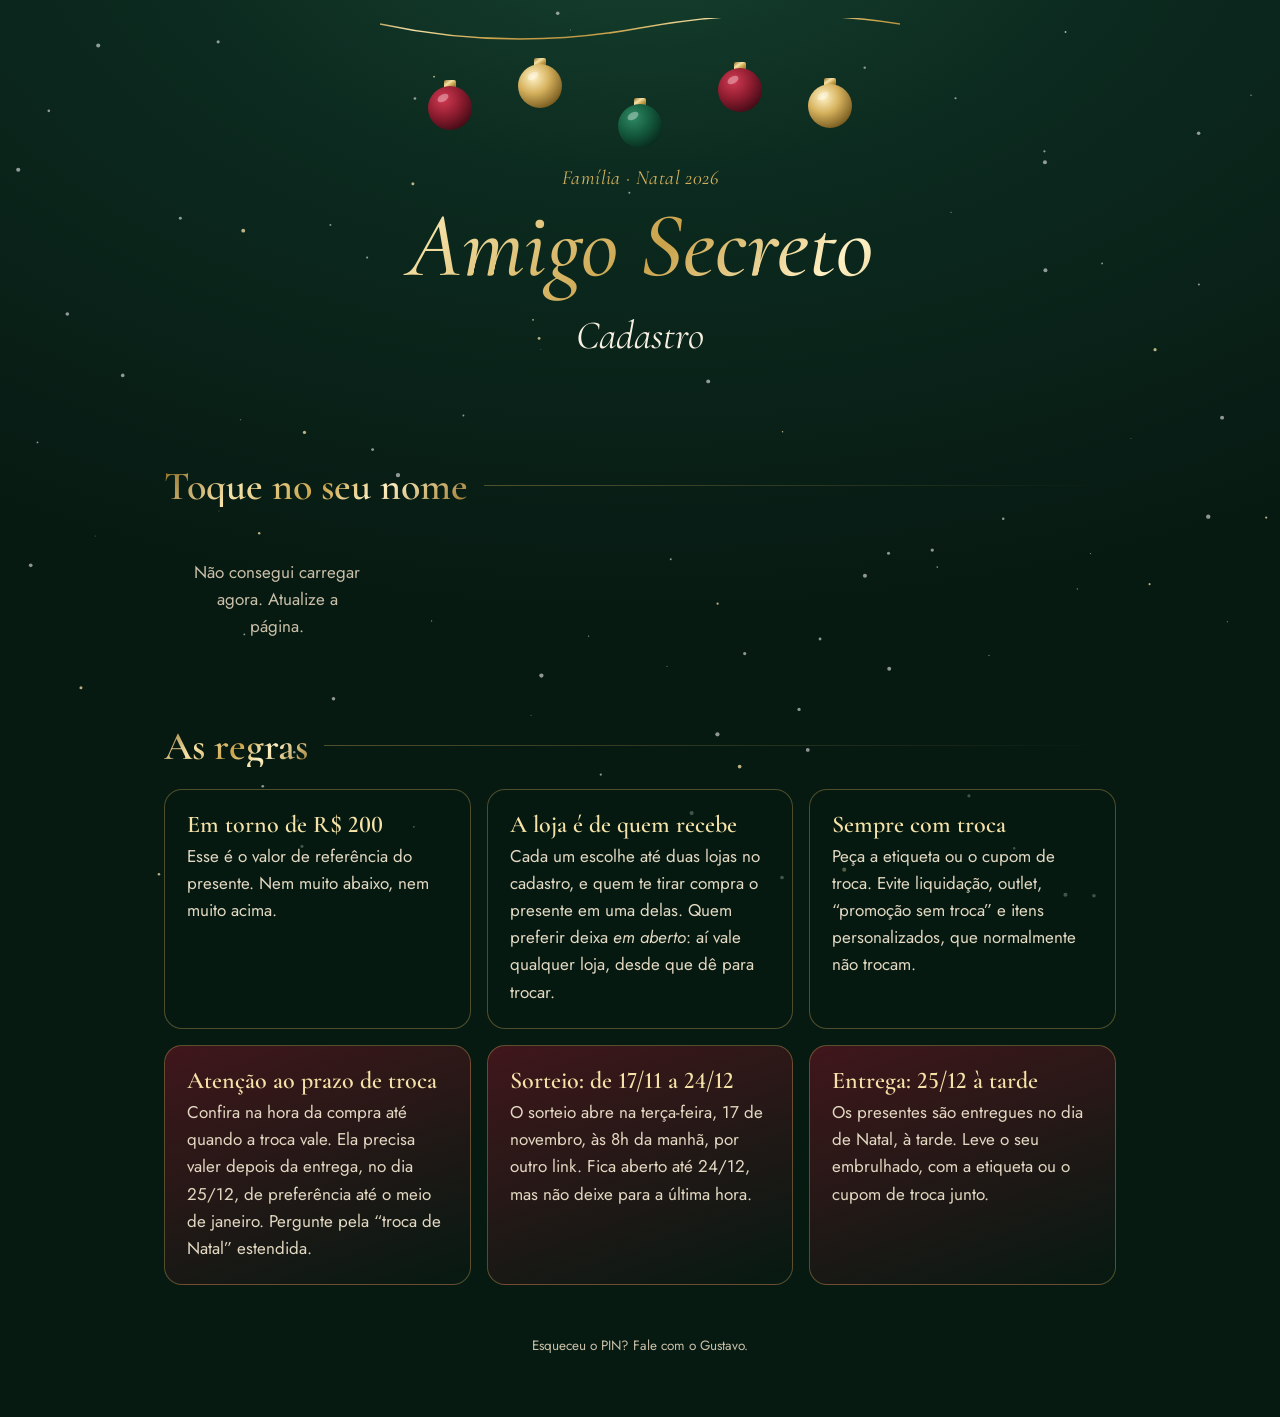
==== commit 48ab07a9: "PIN com números alinhados Co-Authored-By: Claude Opus 5.5 <noreply@anthropic.com> Claude-Session: ht" ====
--- a/index.html
+++ b/index.html
@@ -9,7 +9,7 @@
 <link rel="preconnect" href="https://fonts.googleapis.com">
 <link rel="preconnect" href="https://fonts.gstatic.com" crossorigin>
 <link href="https://fonts.googleapis.com/css2?family=Cormorant+Garamond:ital,wght@0,500;0,600;1,500;1,600&family=Jost:wght@300;400;500&display=swap" rel="stylesheet">
-<link rel="stylesheet" href="comum.css?v=3">
+<link rel="stylesheet" href="comum.css?v=4">
 <script>if (location.hash === "#lojas") location.replace("lojas/");</script>
 </head>
 <body>
@@ -58,7 +58,7 @@
   <footer>Esqueceu o PIN? Fale com o Gustavo.</footer>
 </main>
 
-<script src="comum.js?v=3"></script>
+<script src="comum.js?v=4"></script>
 <script>
 {
 const { $, esc, avatar, abrir, fechar, toast, rpc } = AS;
--- a/comum.css
+++ b/comum.css
@@ -91,7 +91,7 @@
 input[type=text],input[type=password],textarea,input[inputmode]{width:100%;font:400 18px var(--sans);color:var(--ivory);background:rgba(0,0,0,.25);
   border:1px solid var(--line);border-radius:12px;padding:12px 14px;min-height:54px}
 textarea{resize:vertical;min-height:80px}
-.pin{text-align:center;font-size:36px!important;letter-spacing:.45em;padding-left:.45em!important;font-family:var(--serif)!important}
+.pin{font-variant-numeric:lining-nums!important;text-align:center;font-size:36px!important;letter-spacing:.45em;padding-left:.45em!important;font-family:var(--serif)!important}
 .erro{color:#ffb4a8;font-size:16px;min-height:20px;margin:8px 0 0;text-align:center}
 .foto-ed{display:flex;align-items:center;gap:16px}
 .foto-ed .av{margin:0;flex:none}
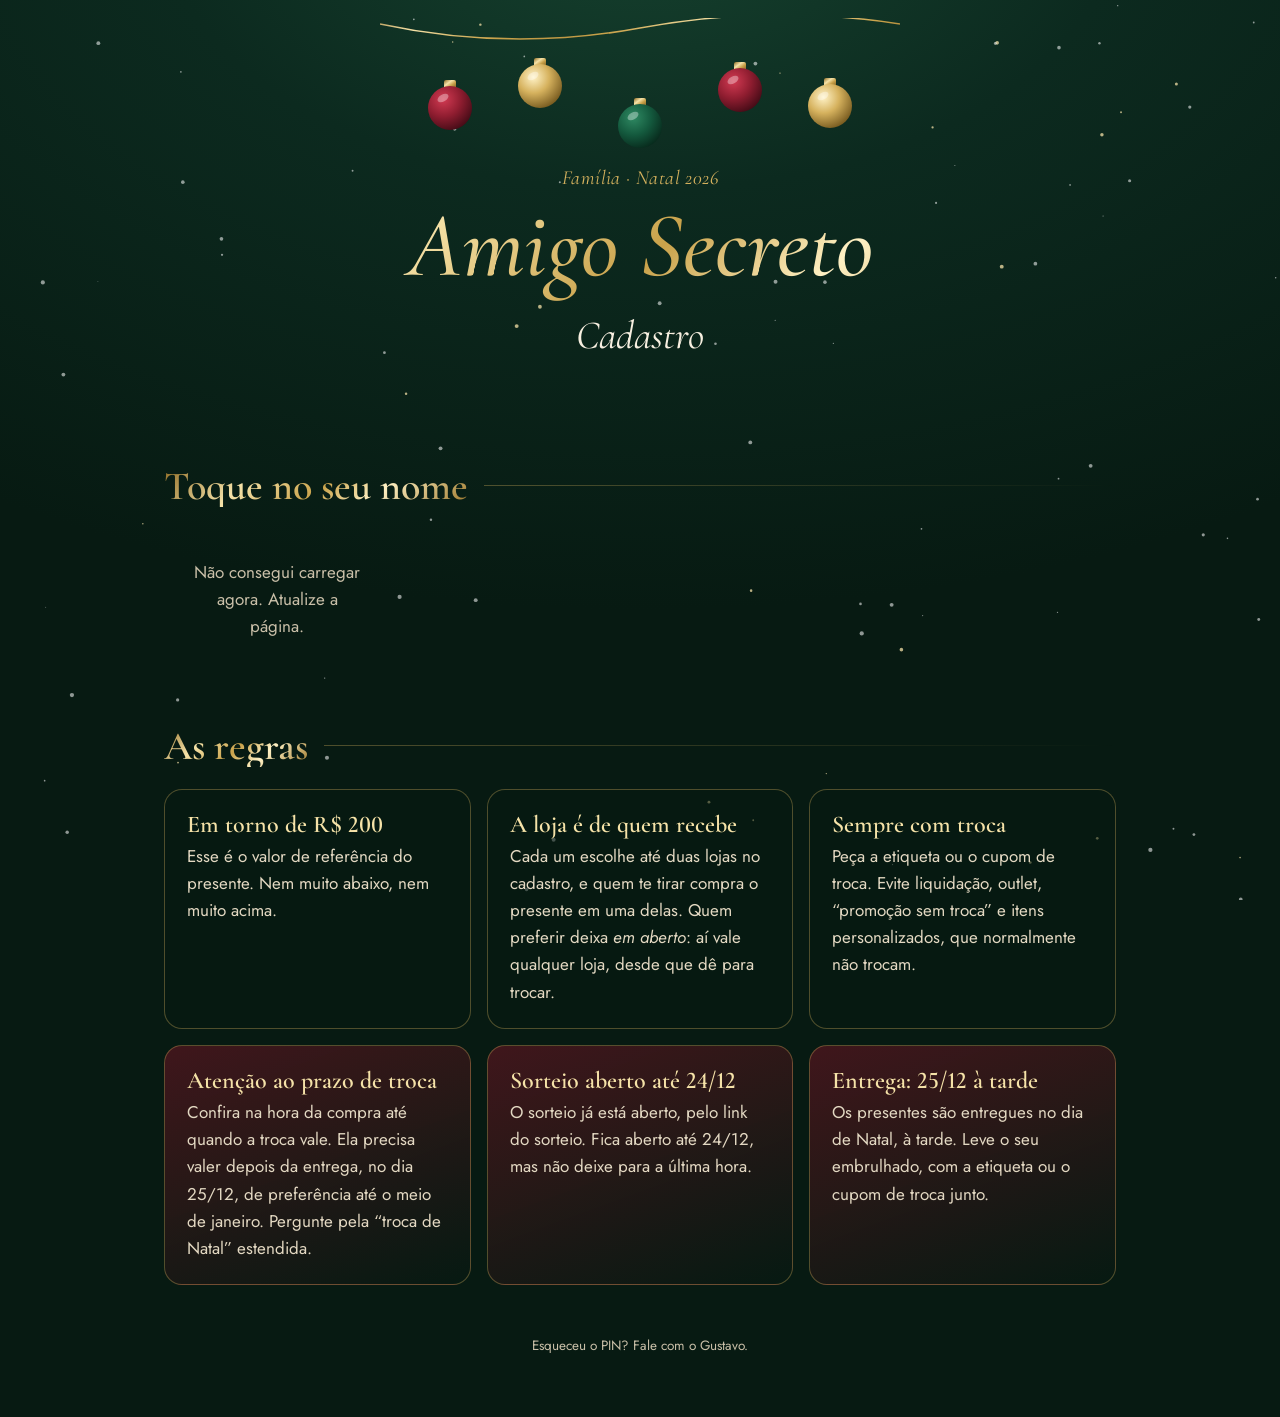
==== commit 456b58e1: "Abre o sorteio agora; link pessoal sem PIN para quem não tem celular Co-Authored-By: Claude Opus 5.5" ====
--- a/index.html
+++ b/index.html
@@ -9,7 +9,7 @@
 <link rel="preconnect" href="https://fonts.googleapis.com">
 <link rel="preconnect" href="https://fonts.gstatic.com" crossorigin>
 <link href="https://fonts.googleapis.com/css2?family=Cormorant+Garamond:ital,wght@0,500;0,600;1,500;1,600&family=Jost:wght@300;400;500&display=swap" rel="stylesheet">
-<link rel="stylesheet" href="comum.css?v=4">
+<link rel="stylesheet" href="comum.css?v=5">
 <script>if (location.hash === "#lojas") location.replace("lojas/");</script>
 </head>
 <body>
@@ -50,7 +50,7 @@
       <div class="regra"><h3>A loja é de quem recebe</h3><p>Cada um escolhe até duas lojas no cadastro, e quem te tirar compra o presente em uma delas. Quem preferir deixa <em>em aberto</em>: aí vale qualquer loja, desde que dê para trocar.</p></div>
       <div class="regra"><h3>Sempre com troca</h3><p>Peça a etiqueta ou o cupom de troca. Evite liquidação, outlet, “promoção sem troca” e itens personalizados, que normalmente não trocam.</p></div>
       <div class="regra destaque"><h3>Atenção ao prazo de troca</h3><p>Confira na hora da compra até quando a troca vale. Ela precisa valer depois da entrega, no dia 25/12, de preferência até o meio de janeiro. Pergunte pela “troca de Natal” estendida.</p></div>
-      <div class="regra destaque"><h3>Sorteio: de 17/11 a 24/12</h3><p>O sorteio abre na terça-feira, 17 de novembro, às 8h da manhã, por outro link. Fica aberto até 24/12, mas não deixe para a última hora.</p></div>
+      <div class="regra destaque"><h3>Sorteio aberto até 24/12</h3><p>O sorteio já está aberto, pelo link do sorteio. Fica aberto até 24/12, mas não deixe para a última hora.</p></div>
       <div class="regra destaque"><h3>Entrega: 25/12 à tarde</h3><p>Os presentes são entregues no dia de Natal, à tarde. Leve o seu embrulhado, com a etiqueta ou o cupom de troca junto.</p></div>
     </div>
   </section>
@@ -58,7 +58,7 @@
   <footer>Esqueceu o PIN? Fale com o Gustavo.</footer>
 </main>
 
-<script src="comum.js?v=4"></script>
+<script src="comum.js?v=5"></script>
 <script>
 {
 const { $, esc, avatar, abrir, fechar, toast, rpc } = AS;
@@ -105,7 +105,8 @@
       </div>
       <div class="acoes"><button class="btn" id="bPerfil">${p.perfil_pronto ? "Mudar meu cadastro" : "Terminar cadastro"}</button></div>
     </div></div>
-    <p class="aviso">O sorteio abre na <b>terça-feira, 17 de novembro, às 8h</b>, por outro link.</p>
+    <p class="aviso">O sorteio <b>já está aberto</b>.</p>
+    <div class="rodape"><a class="btn botao-grande" href="sorteio/">Ir para o sorteio</a></div>
     <div style="text-align:center"><button class="link" id="bSair">Não é você? Trocar de pessoa</button></div>`;
   $("#bPerfil").onclick = () => abrirPerfil(false);
   $("#bSair").onclick = () => { AS.guardarEu(null); render(); scrollTo({ top: 0, behavior: "smooth" }); };
@@ -176,8 +177,8 @@
     <h2 class="foil">Cadastro feito!</h2>
     <p class="sub">${AS.lojasFrase(p)}</p>
     ${primeiraVez ? `<p class="sub" style="margin-bottom:0">Seu PIN é</p><div class="pin-grande foil">${esc(eu.pin)}</div><p class="sub">Anote. Você vai usar no sorteio.</p>` : ""}
-    <p class="aviso" style="margin-top:6px">O sorteio abre na <b>terça-feira, 17 de novembro, às 8h</b>.</p>
-    <div class="rodape"><button class="btn botao-grande" id="bFim">Fechar</button></div>`);
+    <p class="aviso" style="margin-top:6px">O sorteio <b>já está aberto</b>.</p>
+    <div class="rodape"><a class="btn botao-grande" href="sorteio/">Ir para o sorteio</a><button class="ghost" id="bFim">Fechar</button></div>`);
   $("#bFim").onclick = () => { fechar(); scrollTo({ top: 0, behavior: "smooth" }); };
 }
 
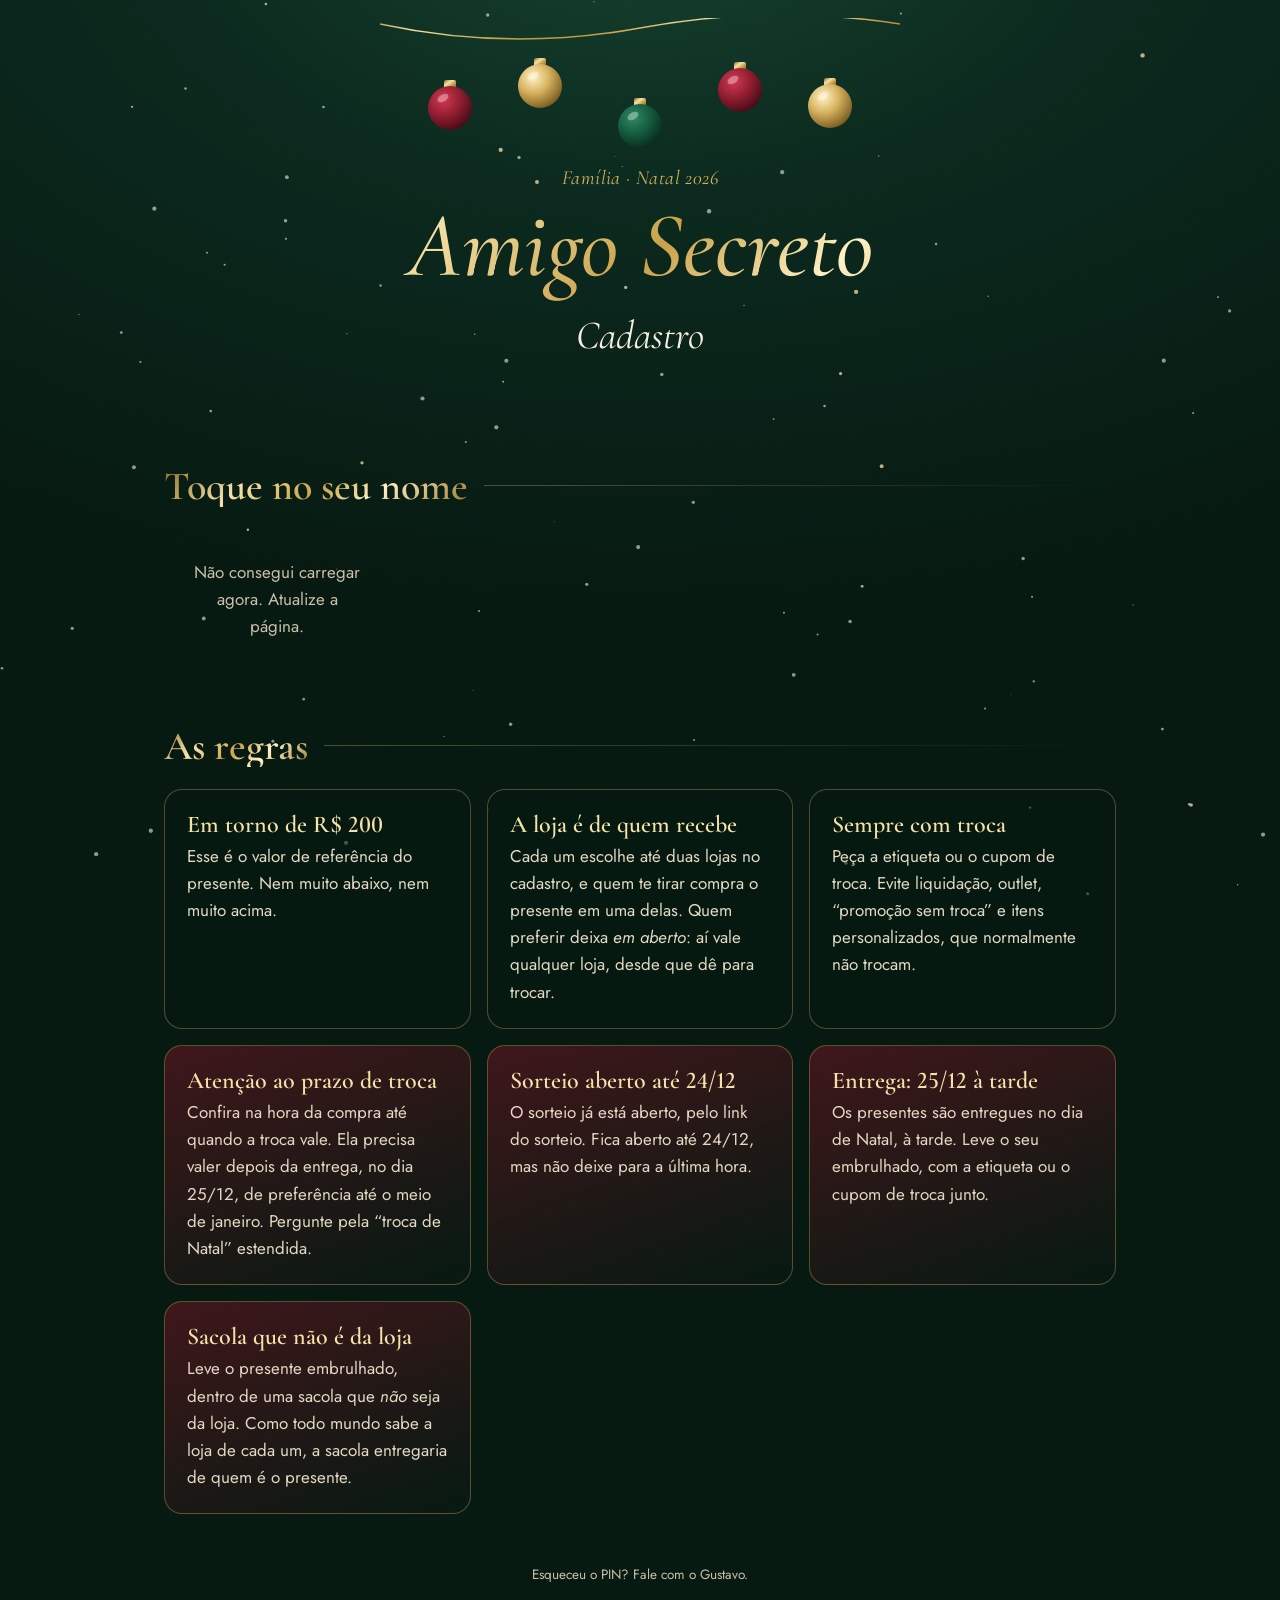
==== commit 3d3f6f06: "Regra: presente em sacola que não é da loja Co-Authored-By: Claude Opus 5.5 <noreply@anthropic.com> " ====
--- a/index.html
+++ b/index.html
@@ -52,6 +52,7 @@
       <div class="regra destaque"><h3>Atenção ao prazo de troca</h3><p>Confira na hora da compra até quando a troca vale. Ela precisa valer depois da entrega, no dia 25/12, de preferência até o meio de janeiro. Pergunte pela “troca de Natal” estendida.</p></div>
       <div class="regra destaque"><h3>Sorteio aberto até 24/12</h3><p>O sorteio já está aberto, pelo link do sorteio. Fica aberto até 24/12, mas não deixe para a última hora.</p></div>
       <div class="regra destaque"><h3>Entrega: 25/12 à tarde</h3><p>Os presentes são entregues no dia de Natal, à tarde. Leve o seu embrulhado, com a etiqueta ou o cupom de troca junto.</p></div>
+      <div class="regra destaque"><h3>Sacola que não é da loja</h3><p>Leve o presente embrulhado, dentro de uma sacola que <em>não</em> seja da loja. Como todo mundo sabe a loja de cada um, a sacola entregaria de quem é o presente.</p></div>
     </div>
   </section>
 
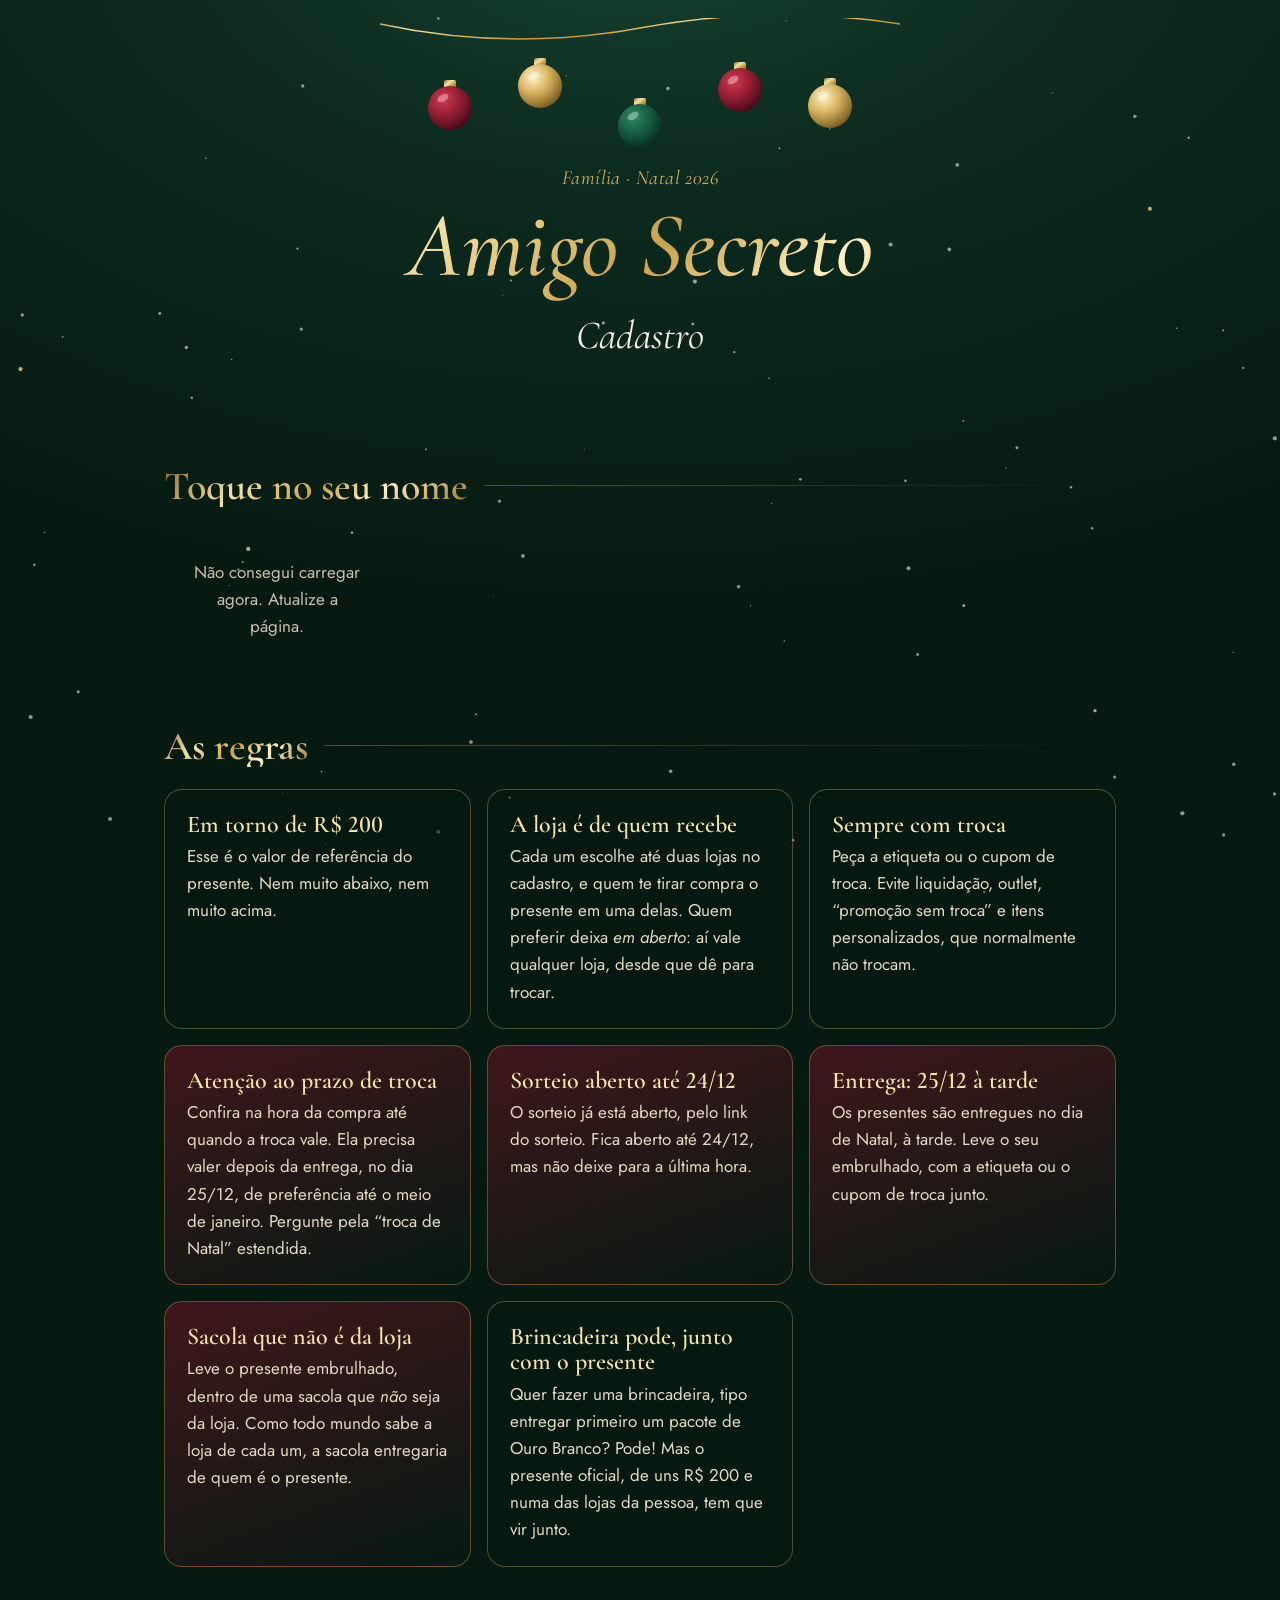
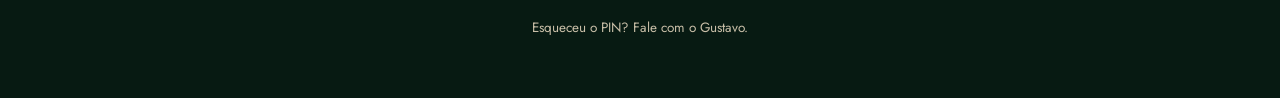
==== commit 04f54f8a: "Regra: presente de brincadeira pode, junto com o oficial Co-Authored-By: Claude Opus 5.5 <noreply@an" ====
--- a/index.html
+++ b/index.html
@@ -53,6 +53,7 @@
       <div class="regra destaque"><h3>Sorteio aberto até 24/12</h3><p>O sorteio já está aberto, pelo link do sorteio. Fica aberto até 24/12, mas não deixe para a última hora.</p></div>
       <div class="regra destaque"><h3>Entrega: 25/12 à tarde</h3><p>Os presentes são entregues no dia de Natal, à tarde. Leve o seu embrulhado, com a etiqueta ou o cupom de troca junto.</p></div>
       <div class="regra destaque"><h3>Sacola que não é da loja</h3><p>Leve o presente embrulhado, dentro de uma sacola que <em>não</em> seja da loja. Como todo mundo sabe a loja de cada um, a sacola entregaria de quem é o presente.</p></div>
+      <div class="regra"><h3>Brincadeira pode, junto com o presente</h3><p>Quer fazer uma brincadeira, tipo entregar primeiro um pacote de Ouro Branco? Pode! Mas o presente oficial, de uns R$ 200 e numa das lojas da pessoa, tem que vir junto.</p></div>
     </div>
   </section>
 
